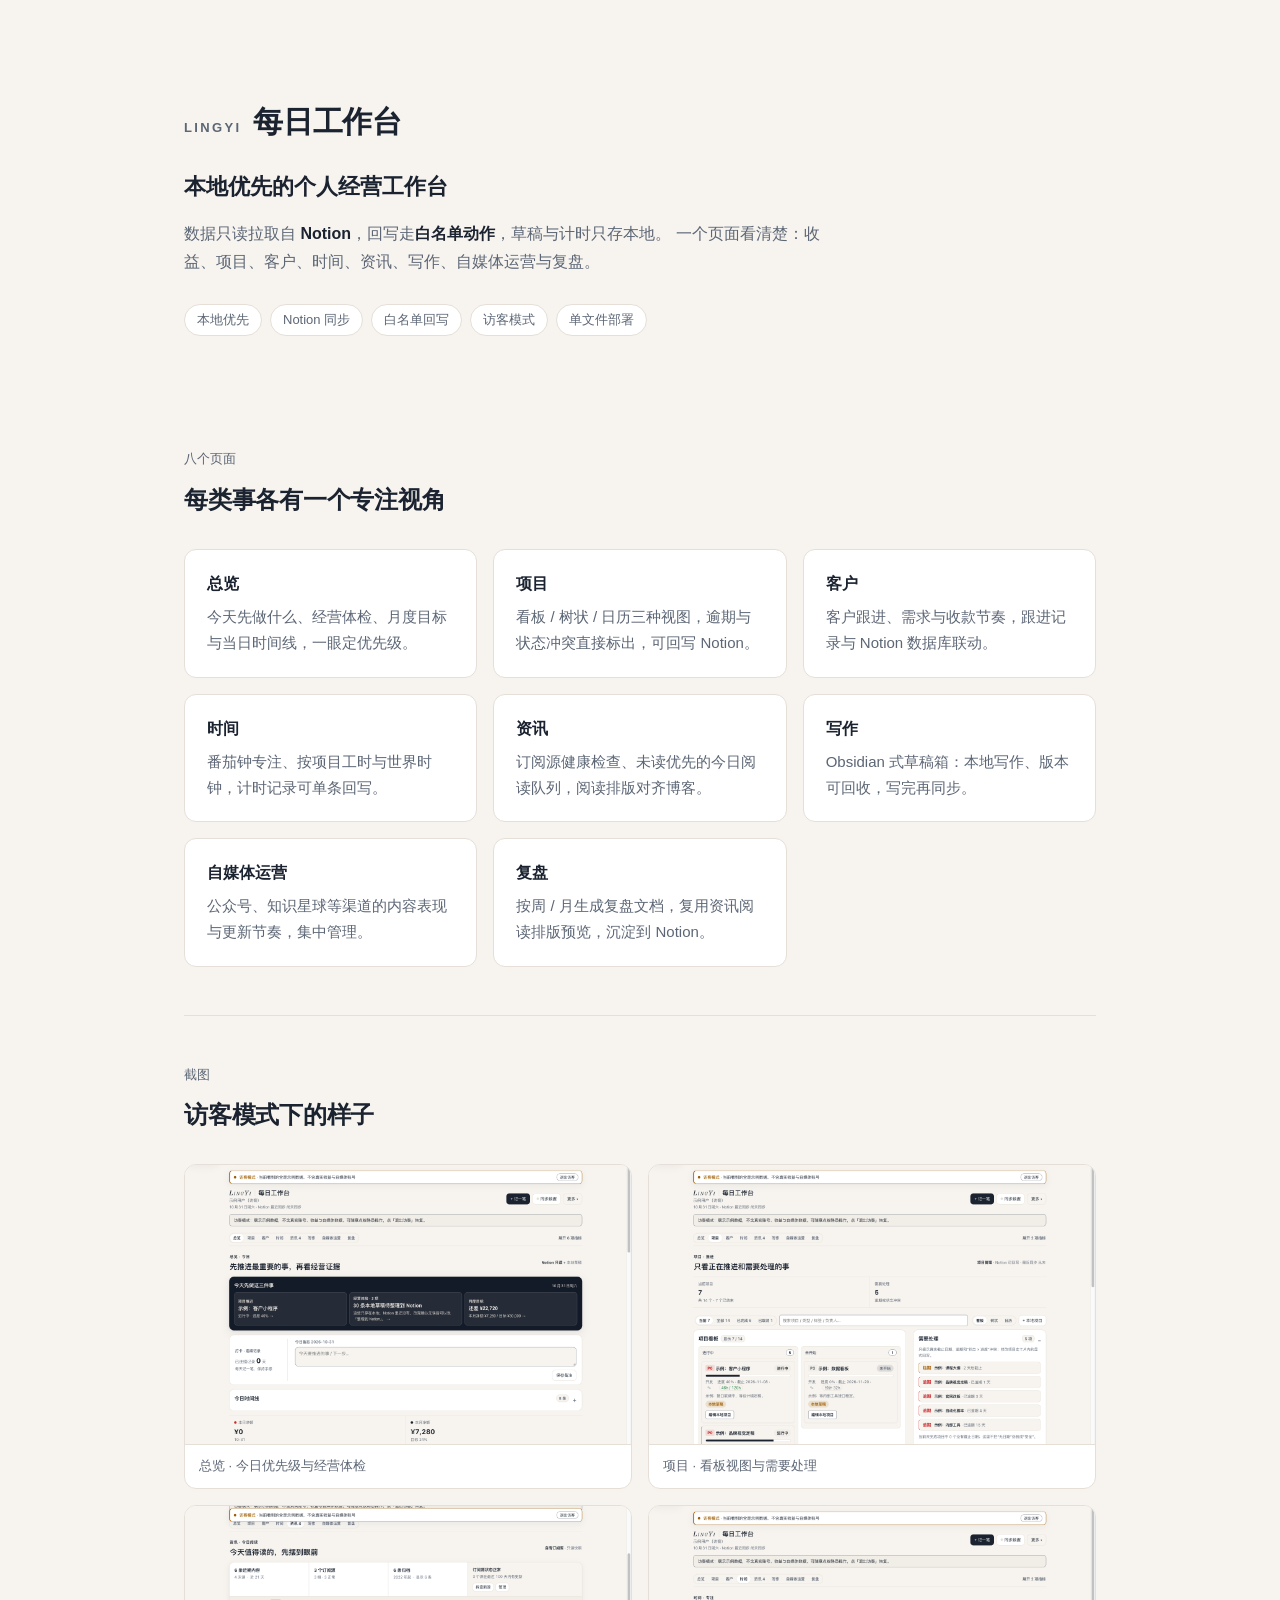
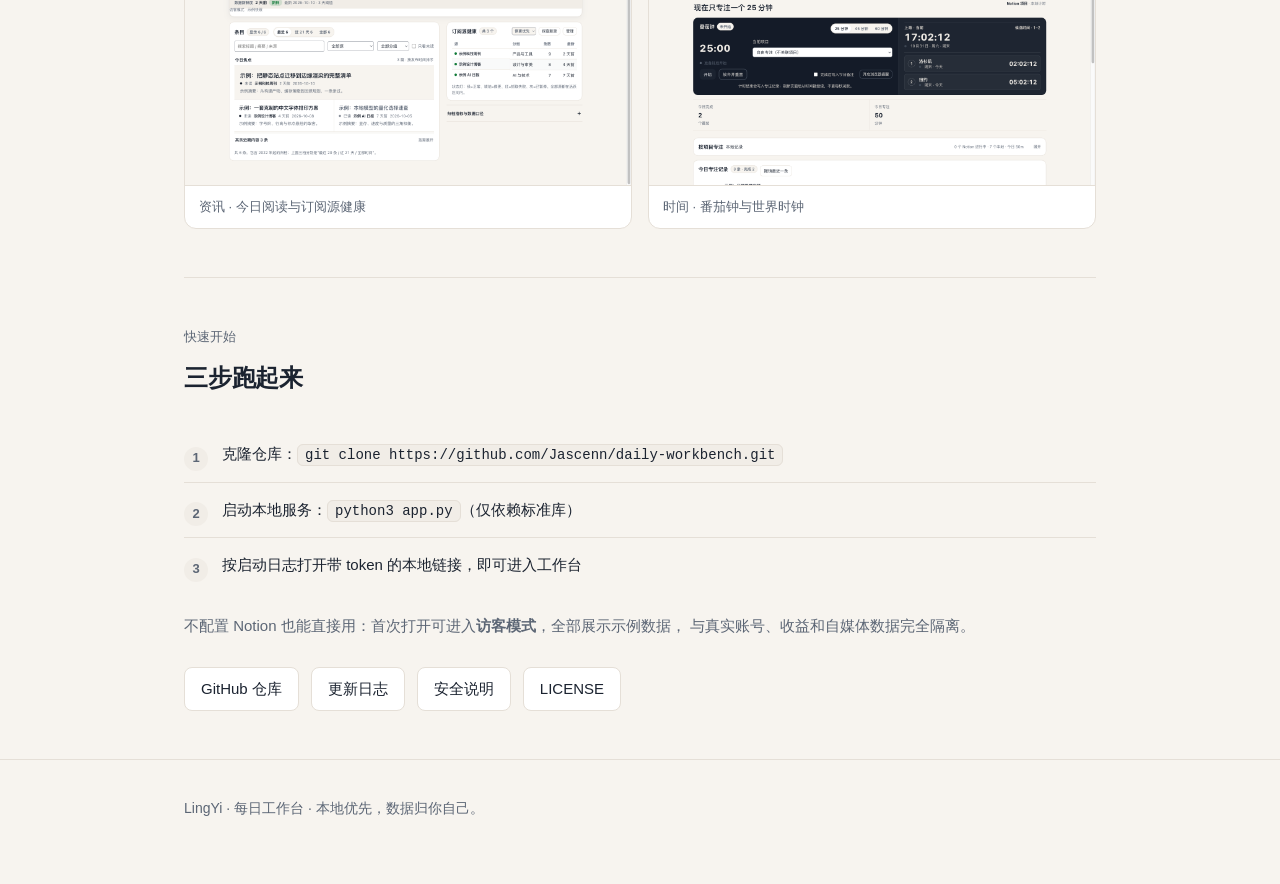
==== docs/index.html @ 0677a42a "docs: add landing page and guest-mode screenshots for GitHub Pages" ====
<!DOCTYPE html>
<html lang="zh-CN">
<head>
<meta charset="UTF-8">
<meta name="viewport" content="width=device-width, initial-scale=1.0">
<title>每日工作台 · 本地优先的个人经营工作台</title>
<meta name="description" content="本地优先的个人经营工作台：Notion 数据同步 + 白名单回写 + 本地草稿，覆盖收益、项目、客户、时间、资讯、写作、自媒体运营与复盘。">
<style>
  :root{
    --bg:#f7f4ef; --card:#ffffff; --ink:#1b2330; --muted:#5c6675;
    --line:#e5dfd7; --wash:#f1ede7; --accent:#1b2330;
    --pos:#0f7a37; --warn:#a15c00;
  }
  @media (prefers-color-scheme: dark){
    :root{
      --bg:#0f1420; --card:#161d2c; --ink:#e7ecf5; --muted:#a7b2c7;
      --line:#2d3b57; --wash:#1a2233; --accent:#e7ecf5;
    }
  }
  *{box-sizing:border-box; margin:0; padding:0;}
  html{scroll-behavior:smooth;}
  body{
    font-family:-apple-system,BlinkMacSystemFont,"PingFang SC","Hiragino Sans GB","Microsoft YaHei",sans-serif;
    background:var(--bg); color:var(--ink);
    font-size:16px; line-height:1.75;
    -webkit-font-smoothing:antialiased;
  }
  .wrap{max-width:960px; margin:0 auto; padding:0 24px;}
  header{padding:96px 0 64px;}
  .brand{display:flex; align-items:baseline; gap:12px; margin-bottom:20px;}
  .brand .logo{font-size:13px; letter-spacing:.18em; font-weight:600; color:var(--muted); text-transform:uppercase;}
  .brand h1{font-size:30px; font-weight:700; letter-spacing:-.01em;}
  .tagline{font-size:22px; font-weight:600; line-height:1.6; max-width:640px; margin-bottom:16px;}
  .sub{color:var(--muted); max-width:640px;}
  .sub strong{color:var(--ink); font-weight:600;}
  .pills{display:flex; flex-wrap:wrap; gap:8px; margin-top:28px;}
  .pill{
    font-size:13px; padding:4px 12px; border:1px solid var(--line);
    border-radius:999px; background:var(--card); color:var(--muted);
  }
  section{padding:48px 0;}
  section + section{border-top:1px solid var(--line);}
  .eyebrow{font-size:13px; color:var(--muted); margin-bottom:8px;}
  h2{font-size:24px; font-weight:700; margin-bottom:28px; letter-spacing:-.01em;}
  .grid{display:grid; grid-template-columns:repeat(auto-fill,minmax(280px,1fr)); gap:16px;}
  .feature{
    background:var(--card); border:1px solid var(--line); border-radius:12px;
    padding:20px 22px;
  }
  .feature h3{font-size:16px; font-weight:600; margin-bottom:6px;}
  .feature p{font-size:15px; color:var(--muted);}
  .shots{display:grid; grid-template-columns:1fr 1fr; gap:16px;}
  @media (max-width:720px){ .shots{grid-template-columns:1fr;} }
  figure{background:var(--card); border:1px solid var(--line); border-radius:12px; overflow:hidden;}
  figure img{width:100%; display:block;}
  figcaption{font-size:13px; color:var(--muted); padding:10px 14px; border-top:1px solid var(--line);}
  ol{padding-left:0; list-style:none; counter-reset:step;}
  ol li{
    counter-increment:step; display:flex; gap:14px; align-items:baseline;
    padding:14px 0; border-bottom:1px solid var(--line); font-size:15px;
  }
  ol li:last-child{border-bottom:none;}
  ol li::before{
    content:counter(step); flex:none; width:24px; height:24px;
    border-radius:999px; background:var(--wash); color:var(--muted);
    font-size:13px; font-weight:600; display:inline-flex;
    align-items:center; justify-content:center; transform:translateY(3px);
  }
  code{
    font-family:ui-monospace,SFMono-Regular,Menlo,monospace; font-size:14px;
    background:var(--wash); border:1px solid var(--line); border-radius:6px;
    padding:2px 7px; white-space:nowrap;
  }
  .note{font-size:15px; color:var(--muted); margin-top:20px;}
  .links{display:flex; flex-wrap:wrap; gap:12px; margin-top:28px;}
  .links a{
    font-size:15px; color:var(--ink); text-decoration:none;
    border:1px solid var(--line); background:var(--card);
    border-radius:8px; padding:8px 16px; transition:background .15s;
  }
  .links a:hover{background:var(--wash);}
  footer{border-top:1px solid var(--line); padding:36px 0 64px; color:var(--muted); font-size:14px;}
  footer a{color:var(--muted);}
</style>
</head>
<body>
<div class="wrap">
  <header>
    <div class="brand"><span class="logo">LingYi</span><h1>每日工作台</h1></div>
    <p class="tagline">本地优先的个人经营工作台</p>
    <p class="sub">
      数据只读拉取自 <strong>Notion</strong>，回写走<strong>白名单动作</strong>，草稿与计时只存本地。
      一个页面看清楚：收益、项目、客户、时间、资讯、写作、自媒体运营与复盘。
    </p>
    <div class="pills">
      <span class="pill">本地优先</span>
      <span class="pill">Notion 同步</span>
      <span class="pill">白名单回写</span>
      <span class="pill">访客模式</span>
      <span class="pill">单文件部署</span>
    </div>
  </header>

  <section id="features">
    <p class="eyebrow">八个页面</p>
    <h2>每类事各有一个专注视角</h2>
    <div class="grid">
      <div class="feature"><h3>总览</h3><p>今天先做什么、经营体检、月度目标与当日时间线，一眼定优先级。</p></div>
      <div class="feature"><h3>项目</h3><p>看板 / 树状 / 日历三种视图，逾期与状态冲突直接标出，可回写 Notion。</p></div>
      <div class="feature"><h3>客户</h3><p>客户跟进、需求与收款节奏，跟进记录与 Notion 数据库联动。</p></div>
      <div class="feature"><h3>时间</h3><p>番茄钟专注、按项目工时与世界时钟，计时记录可单条回写。</p></div>
      <div class="feature"><h3>资讯</h3><p>订阅源健康检查、未读优先的今日阅读队列，阅读排版对齐博客。</p></div>
      <div class="feature"><h3>写作</h3><p>Obsidian 式草稿箱：本地写作、版本可回收，写完再同步。</p></div>
      <div class="feature"><h3>自媒体运营</h3><p>公众号、知识星球等渠道的内容表现与更新节奏，集中管理。</p></div>
      <div class="feature"><h3>复盘</h3><p>按周 / 月生成复盘文档，复用资讯阅读排版预览，沉淀到 Notion。</p></div>
    </div>
  </section>

  <section id="screenshots">
    <p class="eyebrow">截图</p>
    <h2>访客模式下的样子</h2>
    <div class="shots">
      <figure><img src="screenshots/overview.png" alt="总览页截图" loading="lazy"><figcaption>总览 · 今日优先级与经营体检</figcaption></figure>
      <figure><img src="screenshots/projects.png" alt="项目页截图" loading="lazy"><figcaption>项目 · 看板视图与需要处理</figcaption></figure>
      <figure><img src="screenshots/news.png" alt="资讯页截图" loading="lazy"><figcaption>资讯 · 今日阅读与订阅源健康</figcaption></figure>
      <figure><img src="screenshots/time.png" alt="时间页截图" loading="lazy"><figcaption>时间 · 番茄钟与世界时钟</figcaption></figure>
    </div>
  </section>

  <section id="quickstart">
    <p class="eyebrow">快速开始</p>
    <h2>三步跑起来</h2>
    <ol>
      <li><span>克隆仓库：<code>git clone https://github.com/Jascenn/daily-workbench.git</code></span></li>
      <li><span>启动本地服务：<code>python3 app.py</code>（仅依赖标准库）</span></li>
      <li><span>按启动日志打开带 token 的本地链接，即可进入工作台</span></li>
    </ol>
    <p class="note">
      不配置 Notion 也能直接用：首次打开可进入<strong>访客模式</strong>，全部展示示例数据，
      与真实账号、收益和自媒体数据完全隔离。
    </p>
    <div class="links">
      <a href="https://github.com/Jascenn/daily-workbench">GitHub 仓库</a>
      <a href="https://github.com/Jascenn/daily-workbench/blob/main/CHANGELOG.md">更新日志</a>
      <a href="https://github.com/Jascenn/daily-workbench/blob/main/SECURITY.md">安全说明</a>
      <a href="https://github.com/Jascenn/daily-workbench/blob/main/LICENSE">LICENSE</a>
    </div>
  </section>
</div>
<footer>
  <div class="wrap">LingYi · 每日工作台 · 本地优先，数据归你自己。</div>
</footer>
</body>
</html>
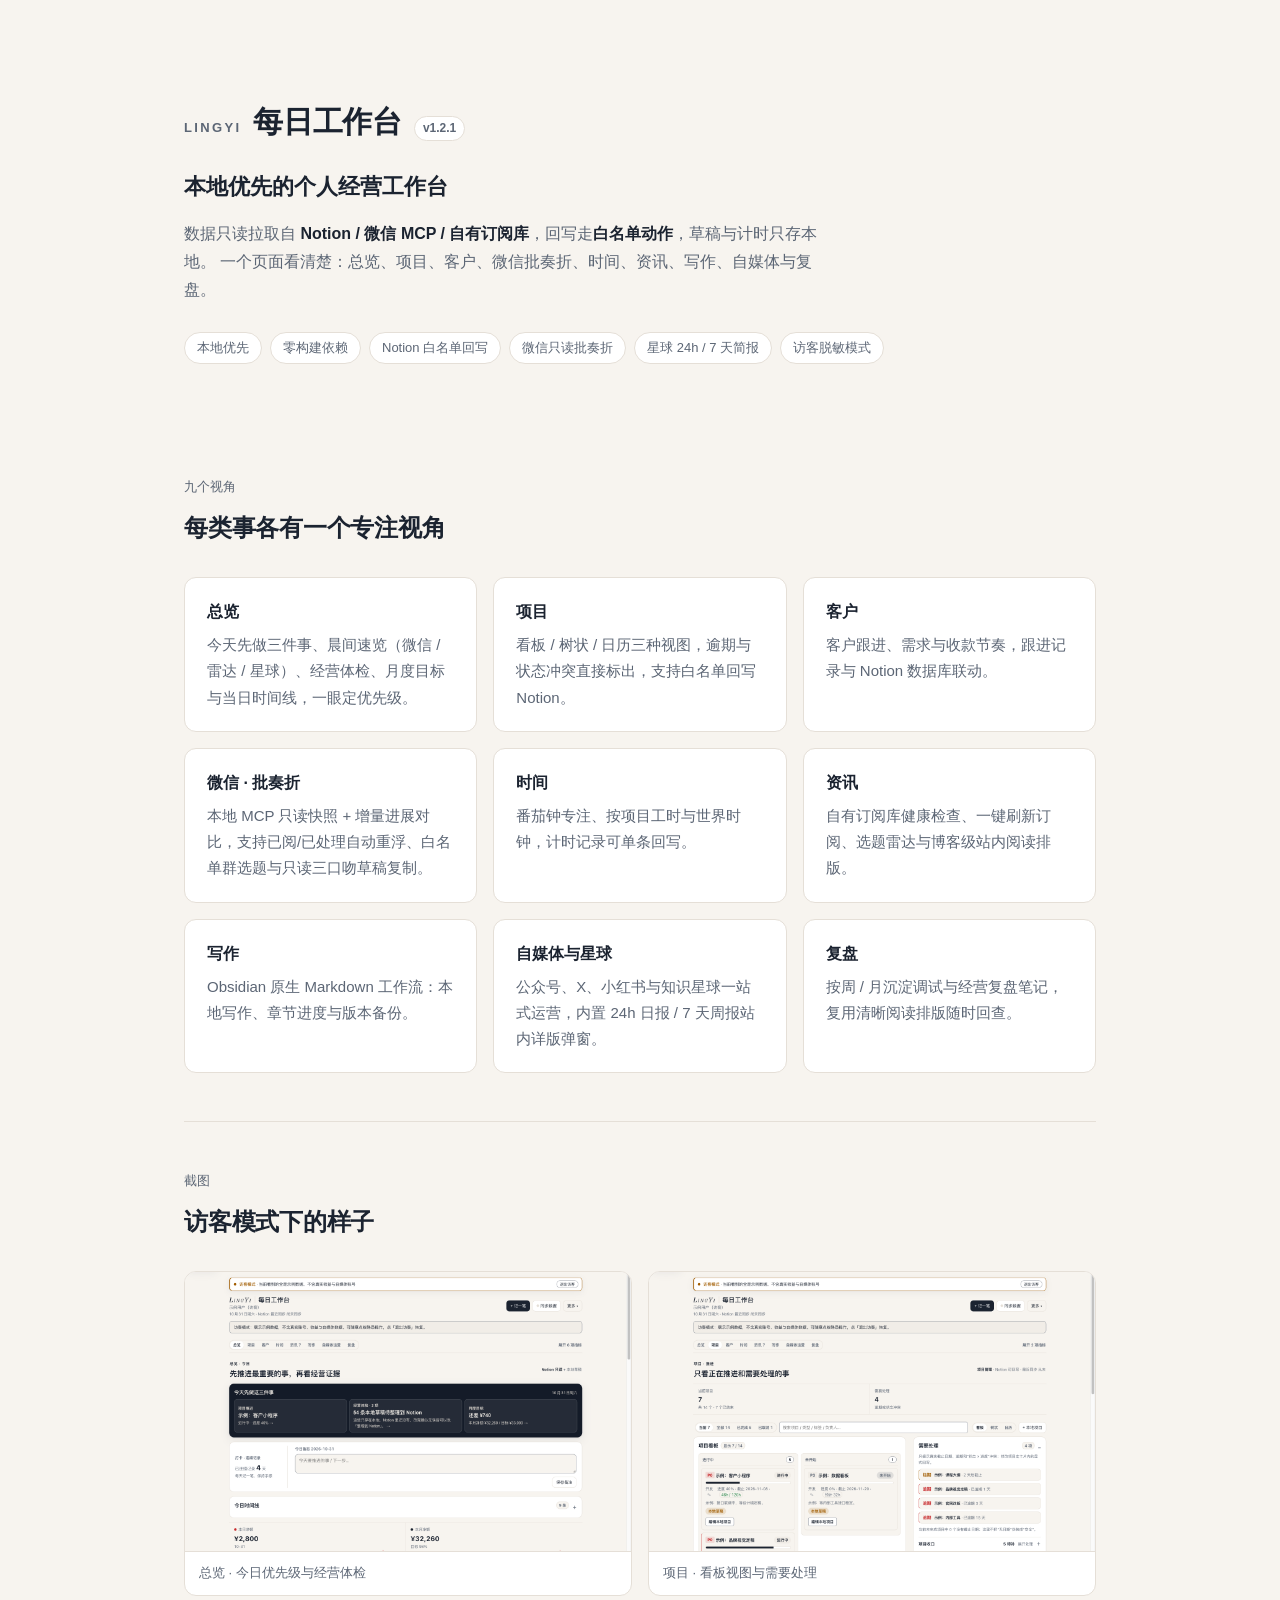
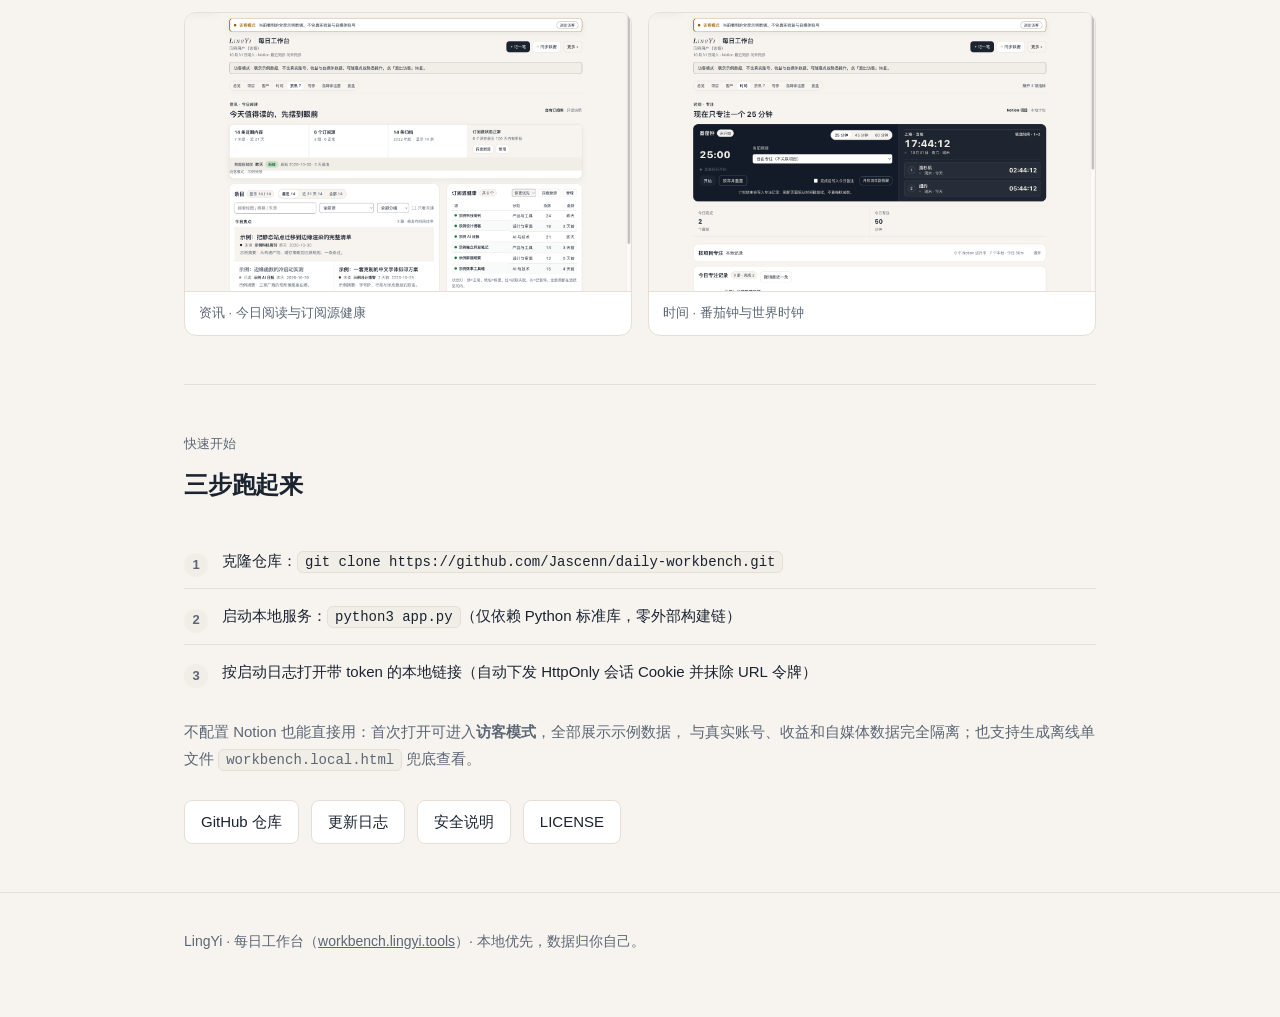
==== commit c720c2d1: "docs(site): 绑定自定义域名 workbench.lingyi.tools 并更新官网至 v1.2.1" ====
--- a/docs/index.html
+++ b/docs/index.html
@@ -4,7 +4,8 @@
 <meta charset="UTF-8">
 <meta name="viewport" content="width=device-width, initial-scale=1.0">
 <title>每日工作台 · 本地优先的个人经营工作台</title>
-<meta name="description" content="本地优先的个人经营工作台：Notion 数据同步 + 白名单回写 + 本地草稿，覆盖收益、项目、客户、时间、资讯、写作、自媒体运营与复盘。">
+<meta name="description" content="本地优先的个人经营工作台：Notion 数据同步 + 白名单回写 + 微信只读批奏折 + 知识星球简报，覆盖收益、项目、客户、微信、时间、资讯、写作、自媒体运营与复盘。">
+<link rel="canonical" href="https://workbench.lingyi.tools/">
 <style>
   :root{
     --bg:#f7f4ef; --card:#ffffff; --ink:#1b2330; --muted:#5c6675;
@@ -27,11 +28,12 @@
   }
   .wrap{max-width:960px; margin:0 auto; padding:0 24px;}
   header{padding:96px 0 64px;}
-  .brand{display:flex; align-items:baseline; gap:12px; margin-bottom:20px;}
+  .brand{display:flex; align-items:baseline; gap:12px; margin-bottom:20px; flex-wrap:wrap;}
   .brand .logo{font-size:13px; letter-spacing:.18em; font-weight:600; color:var(--muted); text-transform:uppercase;}
   .brand h1{font-size:30px; font-weight:700; letter-spacing:-.01em;}
-  .tagline{font-size:22px; font-weight:600; line-height:1.6; max-width:640px; margin-bottom:16px;}
-  .sub{color:var(--muted); max-width:640px;}
+  .brand .ver{font-size:12px; font-weight:600; color:var(--muted); border:1px solid var(--line); background:var(--card); padding:1px 8px; border-radius:999px;}
+  .tagline{font-size:22px; font-weight:600; line-height:1.6; max-width:660px; margin-bottom:16px;}
+  .sub{color:var(--muted); max-width:660px;}
   .sub strong{color:var(--ink); font-weight:600;}
   .pills{display:flex; flex-wrap:wrap; gap:8px; margin-top:28px;}
   .pill{
@@ -86,33 +88,35 @@
 <body>
 <div class="wrap">
   <header>
-    <div class="brand"><span class="logo">LingYi</span><h1>每日工作台</h1></div>
+    <div class="brand"><span class="logo">LingYi</span><h1>每日工作台</h1><span class="ver">v1.2.1</span></div>
     <p class="tagline">本地优先的个人经营工作台</p>
     <p class="sub">
-      数据只读拉取自 <strong>Notion</strong>，回写走<strong>白名单动作</strong>，草稿与计时只存本地。
-      一个页面看清楚：收益、项目、客户、时间、资讯、写作、自媒体运营与复盘。
+      数据只读拉取自 <strong>Notion / 微信 MCP / 自有订阅库</strong>，回写走<strong>白名单动作</strong>，草稿与计时只存本地。
+      一个页面看清楚：总览、项目、客户、微信批奏折、时间、资讯、写作、自媒体与复盘。
     </p>
     <div class="pills">
       <span class="pill">本地优先</span>
-      <span class="pill">Notion 同步</span>
-      <span class="pill">白名单回写</span>
-      <span class="pill">访客模式</span>
-      <span class="pill">单文件部署</span>
+      <span class="pill">零构建依赖</span>
+      <span class="pill">Notion 白名单回写</span>
+      <span class="pill">微信只读批奏折</span>
+      <span class="pill">星球 24h / 7 天简报</span>
+      <span class="pill">访客脱敏模式</span>
     </div>
   </header>
 
   <section id="features">
-    <p class="eyebrow">八个页面</p>
+    <p class="eyebrow">九个视角</p>
     <h2>每类事各有一个专注视角</h2>
     <div class="grid">
-      <div class="feature"><h3>总览</h3><p>今天先做什么、经营体检、月度目标与当日时间线，一眼定优先级。</p></div>
-      <div class="feature"><h3>项目</h3><p>看板 / 树状 / 日历三种视图，逾期与状态冲突直接标出，可回写 Notion。</p></div>
+      <div class="feature"><h3>总览</h3><p>今天先做三件事、晨间速览（微信 / 雷达 / 星球）、经营体检、月度目标与当日时间线，一眼定优先级。</p></div>
+      <div class="feature"><h3>项目</h3><p>看板 / 树状 / 日历三种视图，逾期与状态冲突直接标出，支持白名单回写 Notion。</p></div>
       <div class="feature"><h3>客户</h3><p>客户跟进、需求与收款节奏，跟进记录与 Notion 数据库联动。</p></div>
+      <div class="feature"><h3>微信 · 批奏折</h3><p>本地 MCP 只读快照 + 增量进展对比，支持已阅/已处理自动重浮、白名单群选题与只读三口吻草稿复制。</p></div>
       <div class="feature"><h3>时间</h3><p>番茄钟专注、按项目工时与世界时钟，计时记录可单条回写。</p></div>
-      <div class="feature"><h3>资讯</h3><p>订阅源健康检查、未读优先的今日阅读队列，阅读排版对齐博客。</p></div>
-      <div class="feature"><h3>写作</h3><p>Obsidian 式草稿箱：本地写作、版本可回收，写完再同步。</p></div>
-      <div class="feature"><h3>自媒体运营</h3><p>公众号、知识星球等渠道的内容表现与更新节奏，集中管理。</p></div>
-      <div class="feature"><h3>复盘</h3><p>按周 / 月生成复盘文档，复用资讯阅读排版预览，沉淀到 Notion。</p></div>
+      <div class="feature"><h3>资讯</h3><p>自有订阅库健康检查、一键刷新订阅、选题雷达与博客级站内阅读排版。</p></div>
+      <div class="feature"><h3>写作</h3><p>Obsidian 原生 Markdown 工作流：本地写作、章节进度与版本备份。</p></div>
+      <div class="feature"><h3>自媒体与星球</h3><p>公众号、X、小红书与知识星球一站式运营，内置 24h 日报 / 7 天周报站内详版弹窗。</p></div>
+      <div class="feature"><h3>复盘</h3><p>按周 / 月沉淀调试与经营复盘笔记，复用清晰阅读排版随时回查。</p></div>
     </div>
   </section>
 
@@ -132,12 +136,12 @@
     <h2>三步跑起来</h2>
     <ol>
       <li><span>克隆仓库：<code>git clone https://github.com/Jascenn/daily-workbench.git</code></span></li>
-      <li><span>启动本地服务：<code>python3 app.py</code>（仅依赖标准库）</span></li>
-      <li><span>按启动日志打开带 token 的本地链接，即可进入工作台</span></li>
+      <li><span>启动本地服务：<code>python3 app.py</code>（仅依赖 Python 标准库，零外部构建链）</span></li>
+      <li><span>按启动日志打开带 token 的本地链接（自动下发 HttpOnly 会话 Cookie 并抹除 URL 令牌）</span></li>
     </ol>
     <p class="note">
       不配置 Notion 也能直接用：首次打开可进入<strong>访客模式</strong>，全部展示示例数据，
-      与真实账号、收益和自媒体数据完全隔离。
+      与真实账号、收益和自媒体数据完全隔离；也支持生成离线单文件 <code>workbench.local.html</code> 兜底查看。
     </p>
     <div class="links">
       <a href="https://github.com/Jascenn/daily-workbench">GitHub 仓库</a>
@@ -148,7 +152,7 @@
   </section>
 </div>
 <footer>
-  <div class="wrap">LingYi · 每日工作台 · 本地优先，数据归你自己。</div>
+  <div class="wrap">LingYi · 每日工作台（<a href="https://workbench.lingyi.tools/">workbench.lingyi.tools</a>）· 本地优先，数据归你自己。</div>
 </footer>
 </body>
 </html>
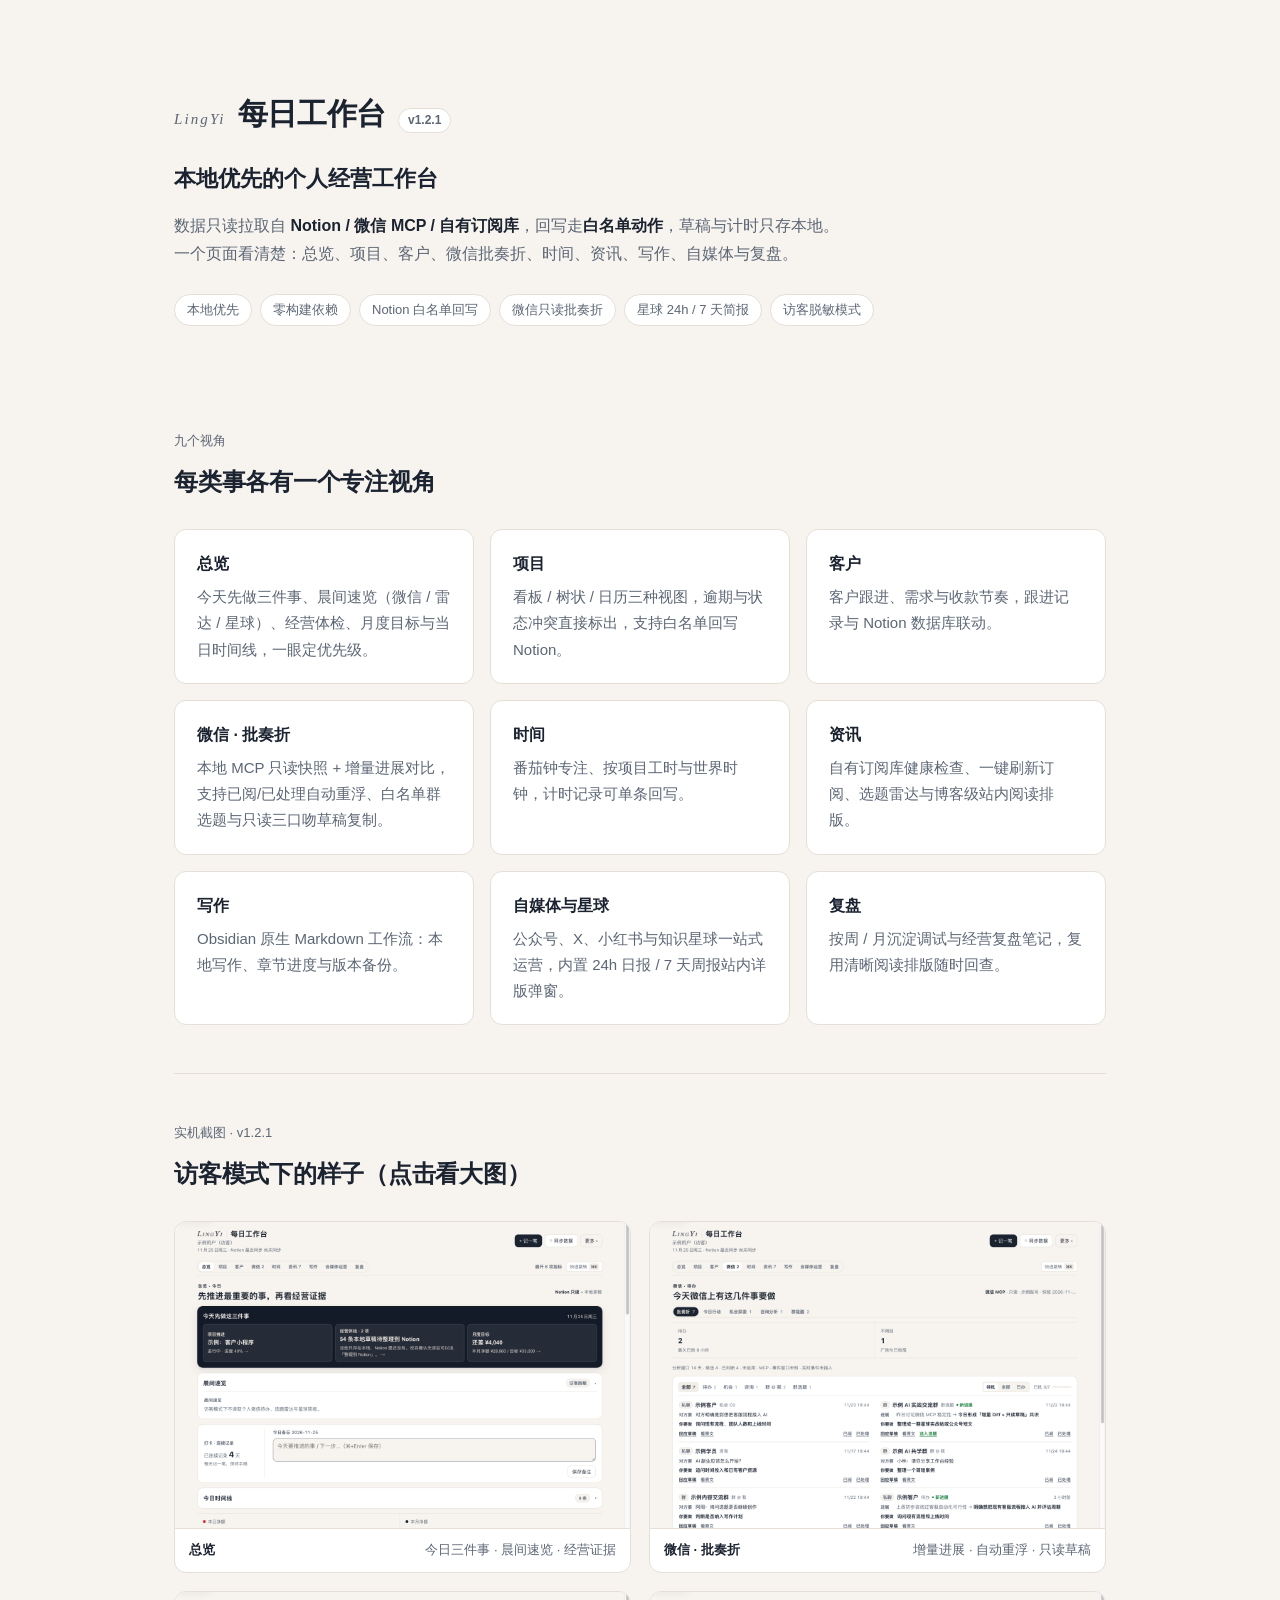
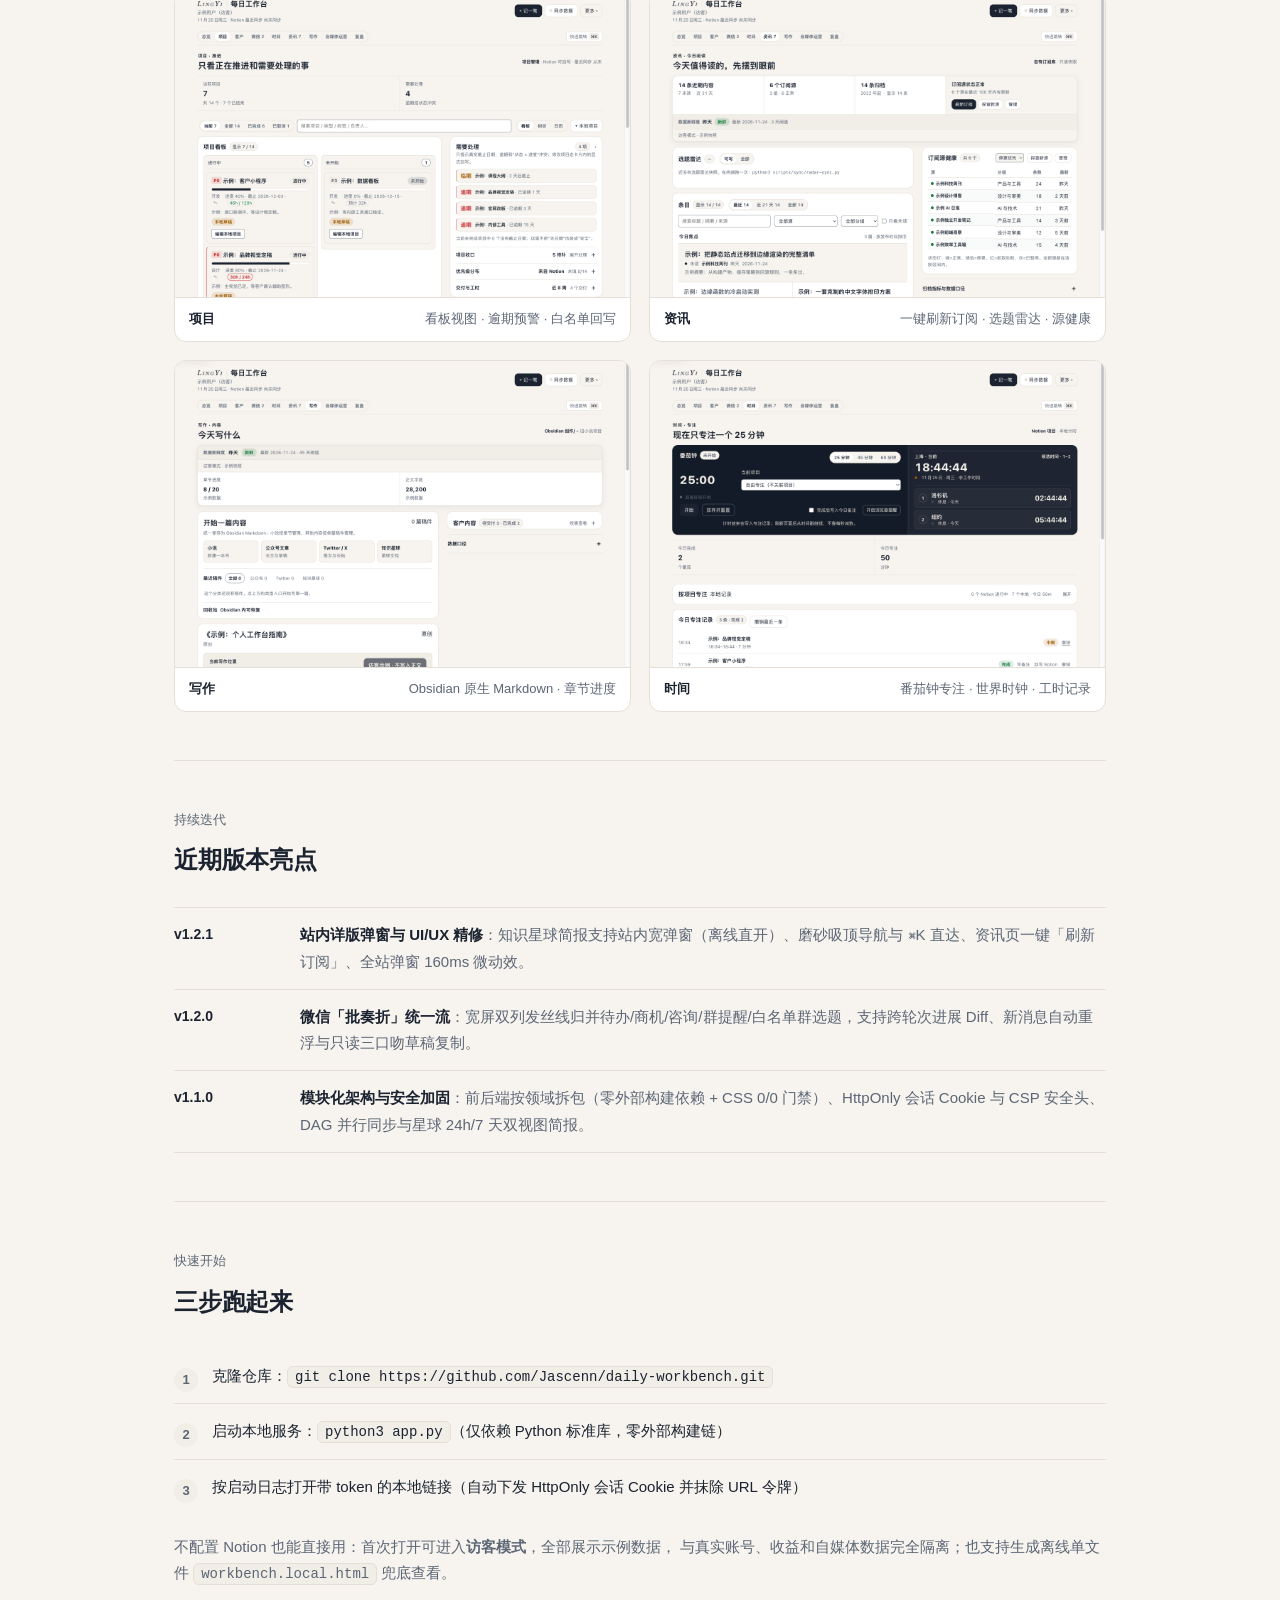
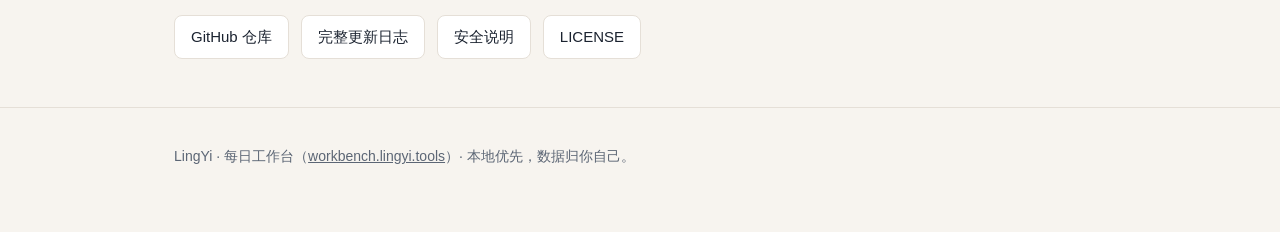
==== commit e5d4e6c3: "docs(site): 更新 v1.2.1 访客态 6 张新截图与版本亮点" ====
--- a/docs/index.html
+++ b/docs/index.html
@@ -26,16 +26,16 @@
     font-size:16px; line-height:1.75;
     -webkit-font-smoothing:antialiased;
   }
-  .wrap{max-width:960px; margin:0 auto; padding:0 24px;}
-  header{padding:96px 0 64px;}
+  .wrap{max-width:980px; margin:0 auto; padding:0 24px;}
+  header{padding:88px 0 56px;}
   .brand{display:flex; align-items:baseline; gap:12px; margin-bottom:20px; flex-wrap:wrap;}
-  .brand .logo{font-size:13px; letter-spacing:.18em; font-weight:600; color:var(--muted); text-transform:uppercase;}
+  .brand .logo{font-family:Georgia,"Times New Roman",serif; font-style:italic; font-size:15px; letter-spacing:.14em; color:var(--muted);}
   .brand h1{font-size:30px; font-weight:700; letter-spacing:-.01em;}
-  .brand .ver{font-size:12px; font-weight:600; color:var(--muted); border:1px solid var(--line); background:var(--card); padding:1px 8px; border-radius:999px;}
-  .tagline{font-size:22px; font-weight:600; line-height:1.6; max-width:660px; margin-bottom:16px;}
-  .sub{color:var(--muted); max-width:660px;}
+  .brand .ver{font-size:12px; font-weight:600; color:var(--muted); border:1px solid var(--line); background:var(--card); padding:1px 9px; border-radius:999px;}
+  .tagline{font-size:22px; font-weight:600; line-height:1.6; max-width:680px; margin-bottom:16px;}
+  .sub{color:var(--muted); max-width:680px;}
   .sub strong{color:var(--ink); font-weight:600;}
-  .pills{display:flex; flex-wrap:wrap; gap:8px; margin-top:28px;}
+  .pills{display:flex; flex-wrap:wrap; gap:8px; margin-top:26px;}
   .pill{
     font-size:13px; padding:4px 12px; border:1px solid var(--line);
     border-radius:999px; background:var(--card); color:var(--muted);
@@ -43,7 +43,7 @@
   section{padding:48px 0;}
   section + section{border-top:1px solid var(--line);}
   .eyebrow{font-size:13px; color:var(--muted); margin-bottom:8px;}
-  h2{font-size:24px; font-weight:700; margin-bottom:28px; letter-spacing:-.01em;}
+  h2{font-size:24px; font-weight:700; margin-bottom:26px; letter-spacing:-.01em;}
   .grid{display:grid; grid-template-columns:repeat(auto-fill,minmax(280px,1fr)); gap:16px;}
   .feature{
     background:var(--card); border:1px solid var(--line); border-radius:12px;
@@ -51,11 +51,20 @@
   }
   .feature h3{font-size:16px; font-weight:600; margin-bottom:6px;}
   .feature p{font-size:15px; color:var(--muted);}
-  .shots{display:grid; grid-template-columns:1fr 1fr; gap:16px;}
-  @media (max-width:720px){ .shots{grid-template-columns:1fr;} }
-  figure{background:var(--card); border:1px solid var(--line); border-radius:12px; overflow:hidden;}
+  .shots{display:grid; grid-template-columns:1fr 1fr; gap:18px;}
+  @media (max-width:760px){ .shots{grid-template-columns:1fr;} }
+  figure{background:var(--card); border:1px solid var(--line); border-radius:12px; overflow:hidden; transition:border-color .15s;}
+  figure:hover{border-color:var(--muted);}
+  figure a{display:block; text-decoration:none; color:inherit;}
   figure img{width:100%; display:block;}
-  figcaption{font-size:13px; color:var(--muted); padding:10px 14px; border-top:1px solid var(--line);}
+  figcaption{font-size:13px; color:var(--muted); padding:10px 14px; border-top:1px solid var(--line); display:flex; justify-content:space-between; gap:8px;}
+  figcaption b{color:var(--ink); font-weight:600;}
+  .changelog-list{display:flex; flex-direction:column; border-top:1px solid var(--line);}
+  .cl-row{display:grid; grid-template-columns:110px 1fr; gap:16px; padding:14px 0; border-bottom:1px solid var(--line); font-size:15px;}
+  @media (max-width:600px){ .cl-row{grid-template-columns:1fr; gap:4px;} }
+  .cl-ver{font-weight:700; color:var(--ink); font-size:14px;}
+  .cl-desc{color:var(--muted);}
+  .cl-desc strong{color:var(--ink); font-weight:600;}
   ol{padding-left:0; list-style:none; counter-reset:step;}
   ol li{
     counter-increment:step; display:flex; gap:14px; align-items:baseline;
@@ -121,13 +130,25 @@
   </section>
 
   <section id="screenshots">
-    <p class="eyebrow">截图</p>
-    <h2>访客模式下的样子</h2>
+    <p class="eyebrow">实机截图 · v1.2.1</p>
+    <h2>访客模式下的样子（点击看大图）</h2>
     <div class="shots">
-      <figure><img src="screenshots/overview.png" alt="总览页截图" loading="lazy"><figcaption>总览 · 今日优先级与经营体检</figcaption></figure>
-      <figure><img src="screenshots/projects.png" alt="项目页截图" loading="lazy"><figcaption>项目 · 看板视图与需要处理</figcaption></figure>
-      <figure><img src="screenshots/news.png" alt="资讯页截图" loading="lazy"><figcaption>资讯 · 今日阅读与订阅源健康</figcaption></figure>
-      <figure><img src="screenshots/time.png" alt="时间页截图" loading="lazy"><figcaption>时间 · 番茄钟与世界时钟</figcaption></figure>
+      <figure><a href="screenshots/overview.png" target="_blank" rel="noopener"><img src="screenshots/overview.png" alt="总览页截图" loading="lazy"><figcaption><b>总览</b><span>今日三件事 · 晨间速览 · 经营证据</span></figcaption></a></figure>
+      <figure><a href="screenshots/wechat.png" target="_blank" rel="noopener"><img src="screenshots/wechat.png" alt="微信批奏折截图" loading="lazy"><figcaption><b>微信 · 批奏折</b><span>增量进展 · 自动重浮 · 只读草稿</span></figcaption></a></figure>
+      <figure><a href="screenshots/projects.png" target="_blank" rel="noopener"><img src="screenshots/projects.png" alt="项目页截图" loading="lazy"><figcaption><b>项目</b><span>看板视图 · 逾期预警 · 白名单回写</span></figcaption></a></figure>
+      <figure><a href="screenshots/news.png" target="_blank" rel="noopener"><img src="screenshots/news.png" alt="资讯页截图" loading="lazy"><figcaption><b>资讯</b><span>一键刷新订阅 · 选题雷达 · 源健康</span></figcaption></a></figure>
+      <figure><a href="screenshots/writing.png" target="_blank" rel="noopener"><img src="screenshots/writing.png" alt="写作页截图" loading="lazy"><figcaption><b>写作</b><span>Obsidian 原生 Markdown · 章节进度</span></figcaption></a></figure>
+      <figure><a href="screenshots/time.png" target="_blank" rel="noopener"><img src="screenshots/time.png" alt="时间页截图" loading="lazy"><figcaption><b>时间</b><span>番茄钟专注 · 世界时钟 · 工时记录</span></figcaption></a></figure>
+    </div>
+  </section>
+
+  <section id="releases">
+    <p class="eyebrow">持续迭代</p>
+    <h2>近期版本亮点</h2>
+    <div class="changelog-list">
+      <div class="cl-row"><div class="cl-ver">v1.2.1</div><div class="cl-desc"><strong>站内详版弹窗与 UI/UX 精修</strong>：知识星球简报支持站内宽弹窗（离线直开）、磨砂吸顶导航与 ⌘K 直达、资讯页一键「刷新订阅」、全站弹窗 160ms 微动效。</div></div>
+      <div class="cl-row"><div class="cl-ver">v1.2.0</div><div class="cl-desc"><strong>微信「批奏折」统一流</strong>：宽屏双列发丝线归并待办/商机/咨询/群提醒/白名单群选题，支持跨轮次进展 Diff、新消息自动重浮与只读三口吻草稿复制。</div></div>
+      <div class="cl-row"><div class="cl-ver">v1.1.0</div><div class="cl-desc"><strong>模块化架构与安全加固</strong>：前后端按领域拆包（零外部构建依赖 + CSS 0/0 门禁）、HttpOnly 会话 Cookie 与 CSP 安全头、DAG 并行同步与星球 24h/7 天双视图简报。</div></div>
     </div>
   </section>
 
@@ -145,7 +166,7 @@
     </p>
     <div class="links">
       <a href="https://github.com/Jascenn/daily-workbench">GitHub 仓库</a>
-      <a href="https://github.com/Jascenn/daily-workbench/blob/main/CHANGELOG.md">更新日志</a>
+      <a href="https://github.com/Jascenn/daily-workbench/blob/main/CHANGELOG.md">完整更新日志</a>
       <a href="https://github.com/Jascenn/daily-workbench/blob/main/SECURITY.md">安全说明</a>
       <a href="https://github.com/Jascenn/daily-workbench/blob/main/LICENSE">LICENSE</a>
     </div>
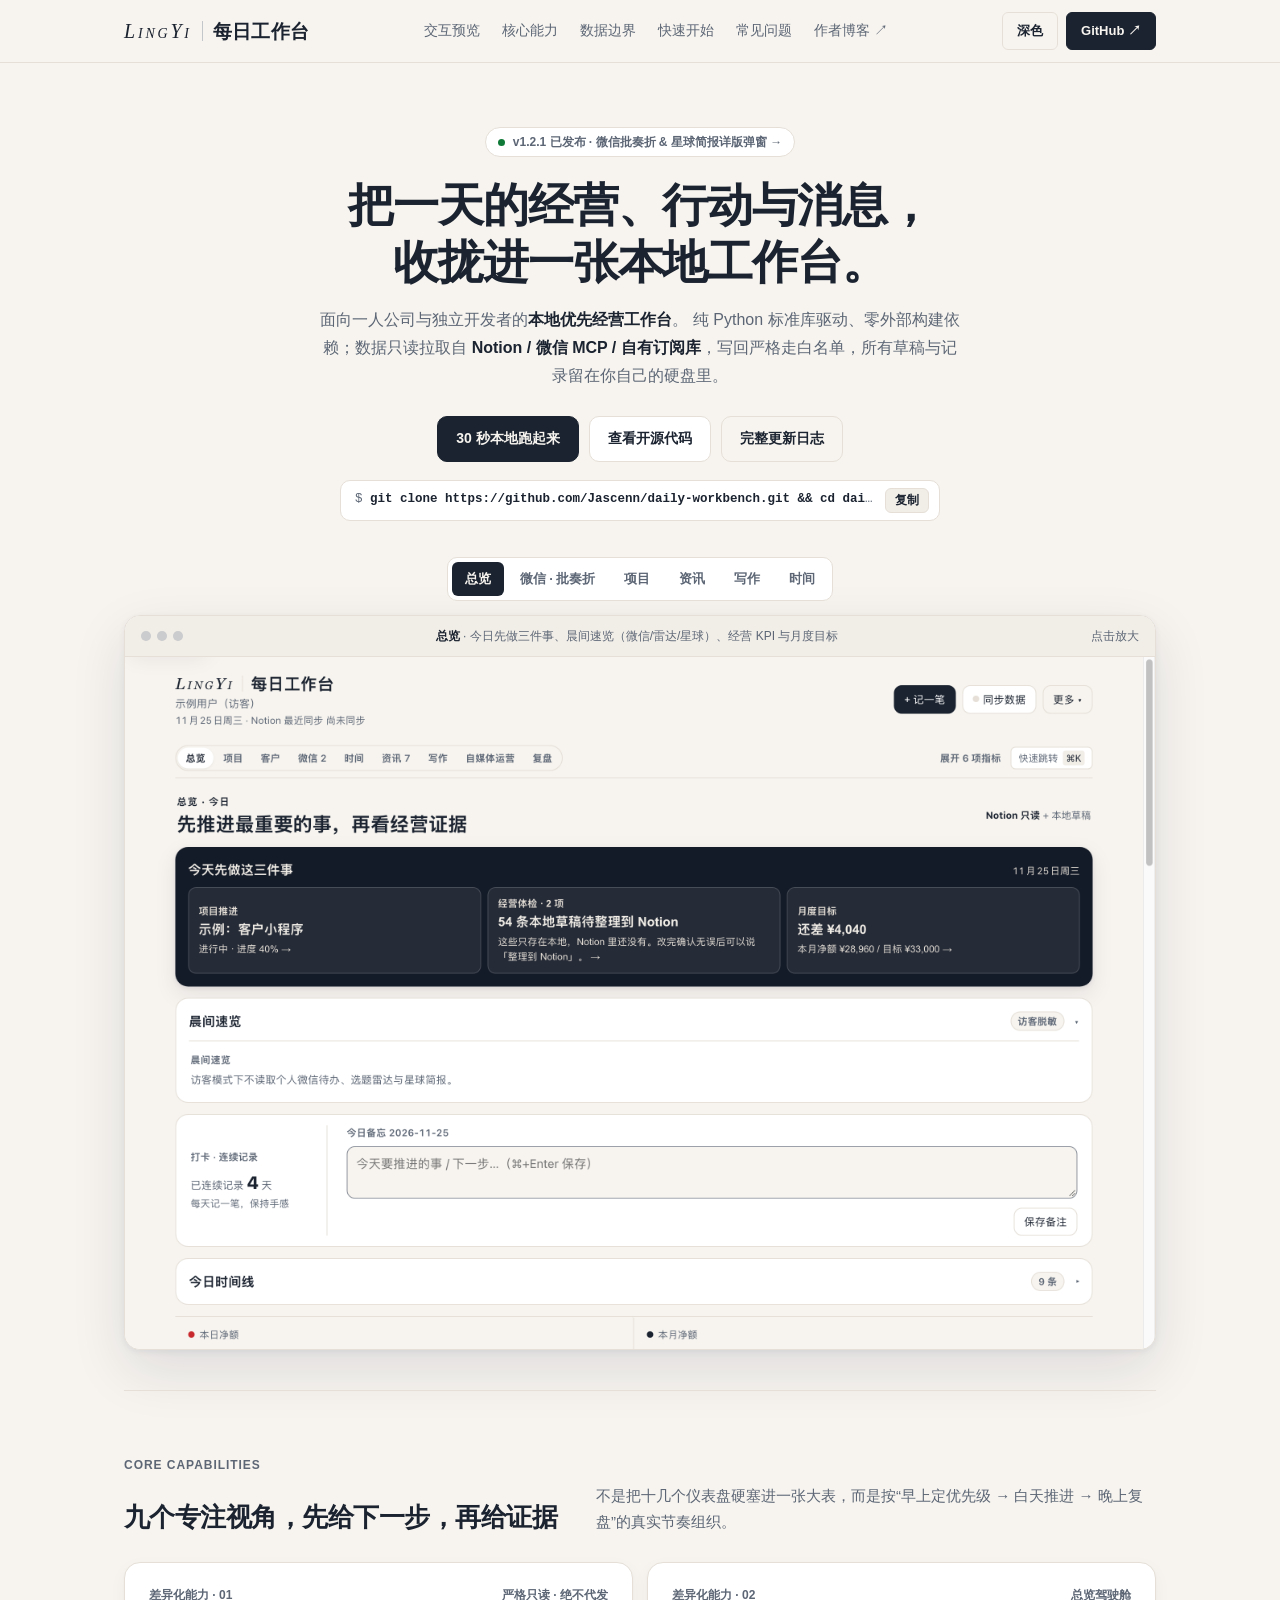
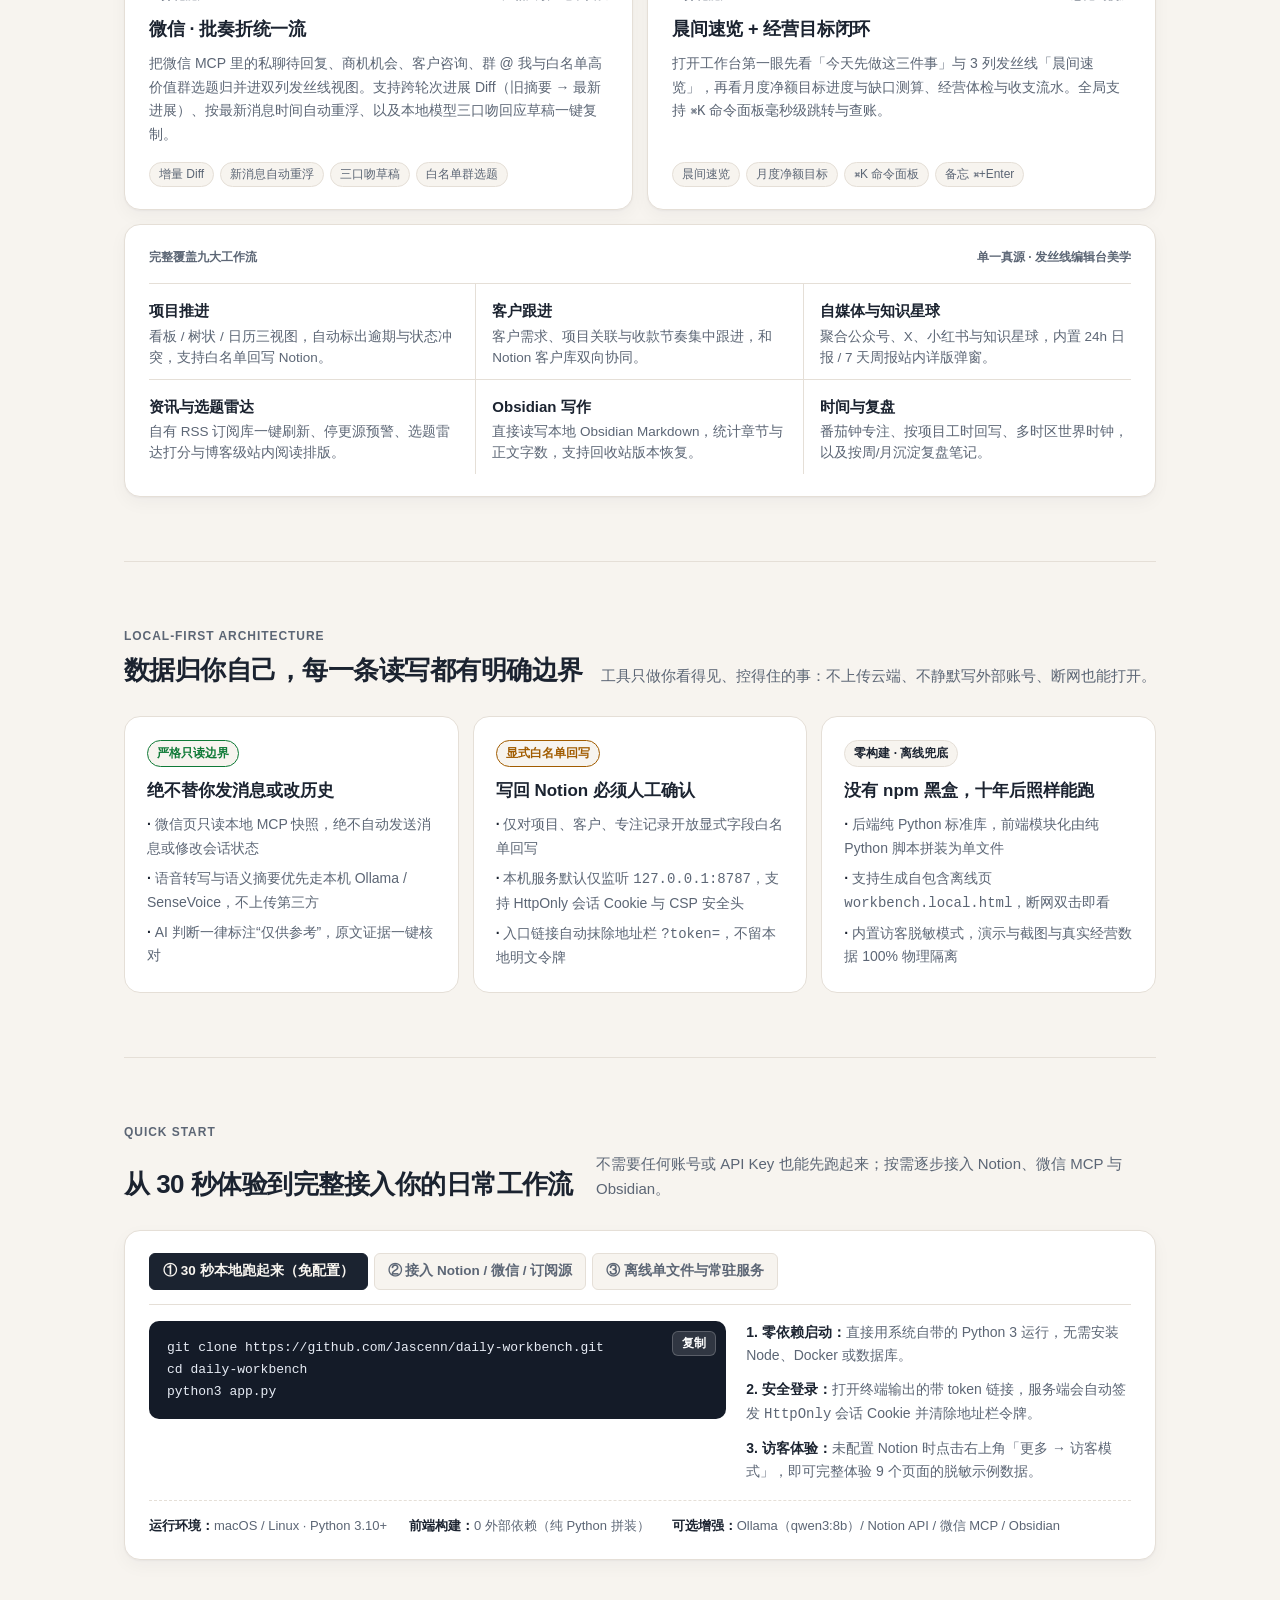
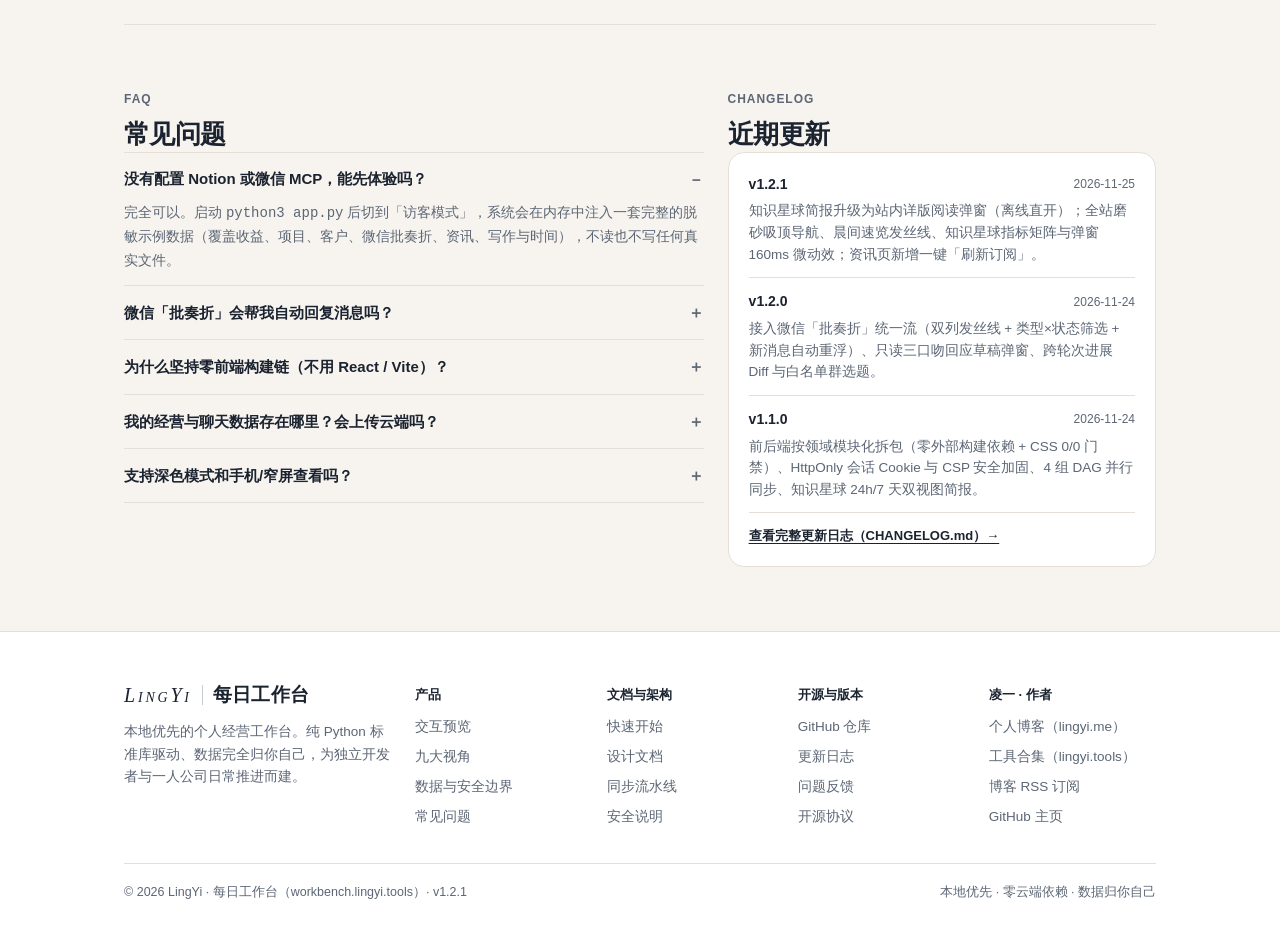
==== commit 5e0ca24c: "docs(site): 全面升级为完整产品官网（工作台原生字样、交互预览、Bento、三场景上手、FAQ 与作者博客页脚）" ====
--- a/docs/index.html
+++ b/docs/index.html
@@ -3,177 +3,655 @@
 <head>
 <meta charset="UTF-8">
 <meta name="viewport" content="width=device-width, initial-scale=1.0">
-<title>每日工作台 · 本地优先的个人经营工作台</title>
-<meta name="description" content="本地优先的个人经营工作台：Notion 数据同步 + 白名单回写 + 微信只读批奏折 + 知识星球简报，覆盖收益、项目、客户、微信、时间、资讯、写作、自媒体运营与复盘。">
+<title>LingYi · 每日工作台 — 本地优先的个人经营工作台</title>
+<meta name="description" content="本地优先的个人经营工作台：Notion 数据同步 + 白名单回写 + 微信只读批奏折 + 知识星球简报，零外部构建依赖，覆盖收益、项目、客户、微信、时间、资讯、写作、自媒体运营与复盘。">
 <link rel="canonical" href="https://workbench.lingyi.tools/">
+<meta property="og:title" content="LingYi · 每日工作台 — 本地优先的个人经营工作台">
+<meta property="og:description" content="把一天的经营、行动与消息，收拢进一张本地工作台。零外部构建依赖，数据完全归你自己。">
+<meta property="og:url" content="https://workbench.lingyi.tools/">
+<meta property="og:type" content="website">
+<meta property="og:image" content="https://workbench.lingyi.tools/screenshots/overview.png">
 <style>
   :root{
     --bg:#f7f4ef; --card:#ffffff; --ink:#1b2330; --muted:#5c6675;
-    --line:#e5dfd7; --wash:#f1ede7; --accent:#1b2330;
-    --pos:#0f7a37; --warn:#a15c00;
-  }
-  @media (prefers-color-scheme: dark){
-    :root{
-      --bg:#0f1420; --card:#161d2c; --ink:#e7ecf5; --muted:#a7b2c7;
-      --line:#2d3b57; --wash:#1a2233; --accent:#e7ecf5;
-    }
+    --line:#e5dfd7; --line-strong:#9aa2ae; --wash:#f1ede7;
+    --accent:#1b2330; --accent-hover:#3d4656;
+    --ok:#0f7a37; --warn:#a15c00; --pos:#c8292c;
+    --sticky-bg:rgba(247,244,239,.86);
+    --shadow-sm:0 1px 2px rgba(20,30,60,.04),0 6px 18px rgba(20,30,60,.04);
+    --shadow-win:0 2px 6px rgba(20,30,60,.06),0 20px 56px rgba(20,30,60,.11);
+    --code-bg:#141b28; --code-fg:#e7ecf5;
+    --radius-sm:6px; --radius-md:10px; --radius-lg:16px; --radius-full:999px;
+  }
+  [data-theme="dark"]{
+    --bg:#0f1420; --card:#161d2c; --ink:#e7ecf5; --muted:#a7b2c7;
+    --line:#2a3752; --line-strong:#5d6c88; --wash:#1a2233;
+    --accent:#e7ecf5; --accent-hover:#c3cbdb;
+    --ok:#4ade80; --warn:#fbbf24; --pos:#ff6b6e;
+    --sticky-bg:rgba(15,20,32,.86);
+    --shadow-sm:0 1px 3px rgba(0,0,0,.28),0 6px 20px rgba(0,0,0,.24);
+    --shadow-win:0 8px 28px rgba(0,0,0,.45),0 28px 64px rgba(0,0,0,.45);
+    --code-bg:#0a0e17; --code-fg:#e7ecf5;
   }
   *{box-sizing:border-box; margin:0; padding:0;}
   html{scroll-behavior:smooth;}
   body{
-    font-family:-apple-system,BlinkMacSystemFont,"PingFang SC","Hiragino Sans GB","Microsoft YaHei",sans-serif;
+    font-family:-apple-system,BlinkMacSystemFont,"Segoe UI","PingFang SC","Hiragino Sans GB","Microsoft YaHei",sans-serif;
     background:var(--bg); color:var(--ink);
-    font-size:16px; line-height:1.75;
+    font-size:15px; line-height:1.7;
+    font-variant-numeric:tabular-nums;
     -webkit-font-smoothing:antialiased;
   }
-  .wrap{max-width:980px; margin:0 auto; padding:0 24px;}
-  header{padding:88px 0 56px;}
-  .brand{display:flex; align-items:baseline; gap:12px; margin-bottom:20px; flex-wrap:wrap;}
-  .brand .logo{font-family:Georgia,"Times New Roman",serif; font-style:italic; font-size:15px; letter-spacing:.14em; color:var(--muted);}
-  .brand h1{font-size:30px; font-weight:700; letter-spacing:-.01em;}
-  .brand .ver{font-size:12px; font-weight:600; color:var(--muted); border:1px solid var(--line); background:var(--card); padding:1px 9px; border-radius:999px;}
-  .tagline{font-size:22px; font-weight:600; line-height:1.6; max-width:680px; margin-bottom:16px;}
-  .sub{color:var(--muted); max-width:680px;}
-  .sub strong{color:var(--ink); font-weight:600;}
-  .pills{display:flex; flex-wrap:wrap; gap:8px; margin-top:26px;}
-  .pill{
-    font-size:13px; padding:4px 12px; border:1px solid var(--line);
-    border-radius:999px; background:var(--card); color:var(--muted);
-  }
-  section{padding:48px 0;}
-  section + section{border-top:1px solid var(--line);}
-  .eyebrow{font-size:13px; color:var(--muted); margin-bottom:8px;}
-  h2{font-size:24px; font-weight:700; margin-bottom:26px; letter-spacing:-.01em;}
-  .grid{display:grid; grid-template-columns:repeat(auto-fill,minmax(280px,1fr)); gap:16px;}
-  .feature{
-    background:var(--card); border:1px solid var(--line); border-radius:12px;
-    padding:20px 22px;
-  }
-  .feature h3{font-size:16px; font-weight:600; margin-bottom:6px;}
-  .feature p{font-size:15px; color:var(--muted);}
-  .shots{display:grid; grid-template-columns:1fr 1fr; gap:18px;}
-  @media (max-width:760px){ .shots{grid-template-columns:1fr;} }
-  figure{background:var(--card); border:1px solid var(--line); border-radius:12px; overflow:hidden; transition:border-color .15s;}
-  figure:hover{border-color:var(--muted);}
-  figure a{display:block; text-decoration:none; color:inherit;}
-  figure img{width:100%; display:block;}
-  figcaption{font-size:13px; color:var(--muted); padding:10px 14px; border-top:1px solid var(--line); display:flex; justify-content:space-between; gap:8px;}
-  figcaption b{color:var(--ink); font-weight:600;}
-  .changelog-list{display:flex; flex-direction:column; border-top:1px solid var(--line);}
-  .cl-row{display:grid; grid-template-columns:110px 1fr; gap:16px; padding:14px 0; border-bottom:1px solid var(--line); font-size:15px;}
-  @media (max-width:600px){ .cl-row{grid-template-columns:1fr; gap:4px;} }
-  .cl-ver{font-weight:700; color:var(--ink); font-size:14px;}
-  .cl-desc{color:var(--muted);}
-  .cl-desc strong{color:var(--ink); font-weight:600;}
-  ol{padding-left:0; list-style:none; counter-reset:step;}
-  ol li{
-    counter-increment:step; display:flex; gap:14px; align-items:baseline;
-    padding:14px 0; border-bottom:1px solid var(--line); font-size:15px;
-  }
-  ol li:last-child{border-bottom:none;}
-  ol li::before{
-    content:counter(step); flex:none; width:24px; height:24px;
-    border-radius:999px; background:var(--wash); color:var(--muted);
-    font-size:13px; font-weight:600; display:inline-flex;
-    align-items:center; justify-content:center; transform:translateY(3px);
-  }
-  code{
-    font-family:ui-monospace,SFMono-Regular,Menlo,monospace; font-size:14px;
-    background:var(--wash); border:1px solid var(--line); border-radius:6px;
-    padding:2px 7px; white-space:nowrap;
-  }
-  .note{font-size:15px; color:var(--muted); margin-top:20px;}
-  .links{display:flex; flex-wrap:wrap; gap:12px; margin-top:28px;}
-  .links a{
-    font-size:15px; color:var(--ink); text-decoration:none;
-    border:1px solid var(--line); background:var(--card);
-    border-radius:8px; padding:8px 16px; transition:background .15s;
-  }
-  .links a:hover{background:var(--wash);}
-  footer{border-top:1px solid var(--line); padding:36px 0 64px; color:var(--muted); font-size:14px;}
-  footer a{color:var(--muted);}
+  a{color:inherit;}
+  .wrap{max-width:1080px; margin:0 auto; padding:0 24px;}
+
+  /* ── 1:1 复刻工作台原生品牌字样 ── */
+  .brand{display:inline-flex; align-items:center; gap:10px; text-decoration:none; color:var(--ink);}
+  .brand-word{font-family:Georgia,'Times New Roman',serif; font-variant:small-caps; font-style:italic; letter-spacing:.14em; font-weight:400; font-size:20px; line-height:1;}
+  .brand-sep{width:1px; height:20px; background:var(--line-strong); opacity:.55; display:inline-block;}
+  .brand-name{font-size:19px; font-weight:700; letter-spacing:.3px; line-height:1;}
+
+  /* ── 顶部吸顶磨砂导航 ── */
+  .topbar{
+    position:sticky; top:0; z-index:40;
+    background:var(--sticky-bg);
+    backdrop-filter:blur(12px); -webkit-backdrop-filter:blur(12px);
+    border-bottom:1px solid var(--line);
+  }
+  .topbar-in{
+    max-width:1080px; margin:0 auto; padding:12px 24px;
+    display:flex; align-items:center; justify-content:space-between; gap:16px;
+  }
+  .nav-links{display:flex; align-items:center; gap:22px; font-size:14px; color:var(--muted);}
+  .nav-links a{text-decoration:none; transition:color .14s;}
+  .nav-links a:hover{color:var(--ink);}
+  .nav-acts{display:flex; align-items:center; gap:8px;}
+  .btn{
+    display:inline-flex; align-items:center; gap:6px;
+    font:inherit; font-size:13px; font-weight:600; text-decoration:none;
+    padding:7px 14px; border-radius:var(--radius-sm); cursor:pointer;
+    border:1px solid var(--line); background:var(--card); color:var(--ink);
+    transition:border-color .14s, background-color .14s;
+  }
+  .btn:hover{border-color:var(--line-strong);}
+  .btn.primary{background:var(--accent); border-color:var(--accent); color:var(--bg);}
+  .btn.primary:hover{background:var(--accent-hover); border-color:var(--accent-hover);}
+  .btn.ghost{background:transparent;}
+  @media (max-width:860px){ .nav-links{display:none;} }
+
+  /* ── Hero 首屏（UI-as-Hero） ── */
+  .hero{padding:64px 0 40px; text-align:center;}
+  .hero-badge{
+    display:inline-flex; align-items:center; gap:8px;
+    font-size:12px; font-weight:600; color:var(--muted);
+    background:var(--card); border:1px solid var(--line);
+    padding:4px 12px; border-radius:var(--radius-full); margin-bottom:20px;
+    text-decoration:none; transition:border-color .14s;
+  }
+  .hero-badge:hover{border-color:var(--line-strong); color:var(--ink);}
+  .hero-badge i{width:7px; height:7px; border-radius:999px; background:var(--ok); display:inline-block;}
+  .hero h1{
+    font-size:clamp(30px,4.4vw,46px); font-weight:750; line-height:1.22;
+    letter-spacing:-.025em; max-width:780px; margin:0 auto 16px;
+  }
+  .hero-sub{
+    font-size:16px; color:var(--muted); max-width:640px; margin:0 auto 26px; line-height:1.75;
+  }
+  .hero-sub strong{color:var(--ink); font-weight:600;}
+  .hero-cta{display:flex; align-items:center; justify-content:center; gap:10px; flex-wrap:wrap; margin-bottom:18px;}
+  .hero-cta .btn{padding:10px 18px; font-size:14px; border-radius:var(--radius-md);}
+
+  /* 一键复制启动指令条 */
+  .cmd-pill{
+    display:inline-flex; align-items:center; gap:10px; max-width:100%;
+    padding:7px 10px 7px 14px; border-radius:var(--radius-md);
+    background:var(--card); border:1px solid var(--line);
+    font-family:ui-monospace,SFMono-Regular,Menlo,monospace; font-size:12.5px; color:var(--muted);
+    margin-bottom:36px;
+  }
+  .cmd-pill span{overflow:hidden; text-overflow:ellipsis; white-space:nowrap; max-width:520px;}
+  .cmd-pill b{color:var(--ink); font-weight:600;}
+  .copy-btn{
+    font-family:-apple-system,BlinkMacSystemFont,"PingFang SC",sans-serif;
+    font-size:12px; font-weight:600; color:var(--ink);
+    background:var(--wash); border:1px solid var(--line); border-radius:var(--radius-sm);
+    padding:3px 9px; cursor:pointer; flex:none;
+  }
+  .copy-btn:hover{border-color:var(--line-strong);}
+
+  /* ── 交互式 6 视角产品窗口 ── */
+  .stage-tabs{
+    display:inline-flex; align-items:center; gap:3px; padding:4px;
+    background:var(--card); border:1px solid var(--line); border-radius:var(--radius-md);
+    margin-bottom:14px; max-width:100%; overflow-x:auto;
+  }
+  .stab{
+    font:inherit; font-size:13px; font-weight:600; color:var(--muted);
+    background:transparent; border:0; border-radius:var(--radius-sm);
+    padding:6px 13px; cursor:pointer; white-space:nowrap;
+    transition:background-color .14s, color .14s;
+  }
+  .stab:hover{color:var(--ink); background:var(--wash);}
+  .stab.on{background:var(--accent); color:var(--bg);}
+  .win-frame{
+    background:var(--card); border:1px solid var(--line); border-radius:var(--radius-lg);
+    box-shadow:var(--shadow-win); overflow:hidden; text-align:left;
+  }
+  .win-bar{
+    display:flex; align-items:center; justify-content:space-between; gap:12px;
+    padding:10px 16px; background:var(--wash); border-bottom:1px solid var(--line);
+    font-size:12px; color:var(--muted);
+  }
+  .win-dots{display:flex; gap:6px;}
+  .win-dots i{width:10px; height:10px; border-radius:999px; background:var(--line-strong); opacity:.45; display:block;}
+  .win-caption{flex:1; text-align:center; overflow:hidden; text-overflow:ellipsis; white-space:nowrap;}
+  .win-caption b{color:var(--ink);}
+  .win-img-wrap{position:relative; cursor:zoom-in; background:var(--bg);}
+  .win-img-wrap img{display:block; width:100%; height:auto;}
+
+  /* ── 通用区块 ── */
+  section.sec{padding:64px 0; border-top:1px solid var(--line);}
+  .sec-eyebrow{font-size:12px; font-weight:700; color:var(--muted); letter-spacing:.08em; text-transform:uppercase; margin-bottom:8px;}
+  .sec-head{display:flex; align-items:flex-end; justify-content:space-between; gap:16px; flex-wrap:wrap; margin-bottom:28px;}
+  .sec h2{font-size:26px; font-weight:750; letter-spacing:-.02em; line-height:1.3;}
+  .sec-lead{font-size:15px; color:var(--muted); max-width:560px;}
+
+  /* ── Bento 差异化网格 ── */
+  .bento{display:grid; grid-template-columns:repeat(6,minmax(0,1fr)); gap:14px;}
+  .bcard{
+    background:var(--card); border:1px solid var(--line); border-radius:var(--radius-lg);
+    padding:22px 24px; box-shadow:var(--shadow-sm); display:flex; flex-direction:column; gap:8px;
+  }
+  .bcard.span3{grid-column:span 3;}
+  .bcard.span2{grid-column:span 2;}
+  .bcard.span6{grid-column:span 6;}
+  .bcard-k{font-size:12px; font-weight:700; color:var(--muted); display:flex; align-items:center; justify-content:space-between;}
+  .bcard h3{font-size:18px; font-weight:700; letter-spacing:-.01em;}
+  .bcard p{font-size:14px; color:var(--muted); line-height:1.68;}
+  .bcard .mini-tags{display:flex; flex-wrap:wrap; gap:6px; margin-top:auto; padding-top:8px;}
+  .bcard .mini-tags span{font-size:12px; color:var(--muted); background:var(--bg); border:1px solid var(--line); border-radius:var(--radius-full); padding:1px 9px;}
+  .module-matrix{
+    display:grid; grid-template-columns:repeat(3,minmax(0,1fr));
+    border-top:1px solid var(--line); margin-top:8px;
+  }
+  .mitem{padding:14px 16px 10px 0; border-bottom:1px solid var(--line); border-right:1px solid var(--line);}
+  .mitem:nth-child(3n){border-right:0; padding-right:0;}
+  .mitem:nth-child(3n+2),.mitem:nth-child(3n){padding-left:16px;}
+  .mitem:nth-last-child(-n+3){border-bottom:0;}
+  .mitem b{display:block; font-size:15px; margin-bottom:3px;}
+  .mitem span{font-size:13.5px; color:var(--muted); line-height:1.55; display:block;}
+  @media (max-width:860px){
+    .bcard.span3,.bcard.span2{grid-column:span 6;}
+    .module-matrix{grid-template-columns:1fr;}
+    .mitem,.mitem:nth-child(3n+2),.mitem:nth-child(3n){border-right:0; padding:12px 0;}
+    .mitem:nth-last-child(-n+3){border-bottom:1px solid var(--line);}
+    .mitem:last-child{border-bottom:0;}
+  }
+
+  /* ── 数据边界与信任架构 ── */
+  .trust-grid{display:grid; grid-template-columns:repeat(3,minmax(0,1fr)); gap:14px;}
+  .tcard{background:var(--card); border:1px solid var(--line); border-radius:var(--radius-lg); padding:22px;}
+  .tcard-badge{display:inline-block; font-size:12px; font-weight:700; padding:2px 9px; border-radius:var(--radius-full); margin-bottom:10px; border:1px solid var(--line); background:var(--bg);}
+  .tcard-badge.ok{color:var(--ok); border-color:var(--ok);}
+  .tcard-badge.warn{color:var(--warn); border-color:var(--warn);}
+  .tcard h3{font-size:17px; margin-bottom:8px;}
+  .tcard ul{list-style:none; display:flex; flex-direction:column; gap:6px; font-size:14px; color:var(--muted);}
+  .tcard li::before{content:"· "; color:var(--ink); font-weight:700;}
+  @media (max-width:820px){ .trust-grid{grid-template-columns:1fr;} }
+
+  /* ── 快速开始（三场景 Tab + 代码块 + 环境要求） ── */
+  .qs-card{background:var(--card); border:1px solid var(--line); border-radius:var(--radius-lg); padding:22px 24px; box-shadow:var(--shadow-sm);}
+  .qs-tabs{display:flex; gap:6px; flex-wrap:wrap; padding-bottom:14px; margin-bottom:16px; border-bottom:1px solid var(--line);}
+  .qtab{
+    font:inherit; font-size:13.5px; font-weight:600; color:var(--muted);
+    background:var(--bg); border:1px solid var(--line); border-radius:var(--radius-sm);
+    padding:6px 13px; cursor:pointer;
+  }
+  .qtab.on{background:var(--accent); color:var(--bg); border-color:var(--accent);}
+  .qs-panel[hidden]{display:none;}
+  .qs-steps{display:grid; grid-template-columns:1.2fr .8fr; gap:20px; align-items:start;}
+  @media (max-width:820px){ .qs-steps{grid-template-columns:1fr;} }
+  .codebox{
+    position:relative; background:var(--code-bg); color:var(--code-fg);
+    border-radius:var(--radius-md); padding:16px 18px;
+    font-family:ui-monospace,SFMono-Regular,Menlo,monospace; font-size:13px; line-height:1.7;
+    overflow-x:auto;
+  }
+  .codebox .copy-btn{position:absolute; top:10px; right:10px; background:rgba(255,255,255,.12); color:#fff; border-color:rgba(255,255,255,.2);}
+  .qs-notes{display:flex; flex-direction:column; gap:10px; font-size:14px; color:var(--muted);}
+  .qs-notes b{color:var(--ink);}
+  .req-strip{
+    display:flex; flex-wrap:wrap; gap:10px 22px; margin-top:16px; padding-top:14px;
+    border-top:1px dashed var(--line); font-size:13px; color:var(--muted);
+  }
+  .req-strip b{color:var(--ink);}
+
+  /* ── FAQ & 更新日志 ── */
+  .two-col{display:grid; grid-template-columns:1.15fr .85fr; gap:24px; align-items:start;}
+  @media (max-width:860px){ .two-col{grid-template-columns:1fr;} }
+  .faq-list{border-top:1px solid var(--line);}
+  .faq-list details{border-bottom:1px solid var(--line); padding:13px 0;}
+  .faq-list summary{cursor:pointer; list-style:none; font-weight:600; font-size:15px; display:flex; justify-content:space-between; align-items:center; gap:12px;}
+  .faq-list summary::-webkit-details-marker{display:none;}
+  .faq-list summary::after{content:"＋"; color:var(--muted); font-size:16px;}
+  .faq-list details[open] summary::after{content:"－";}
+  .faq-list p{margin-top:8px; font-size:14px; color:var(--muted); line-height:1.68;}
+
+  .cl-box{background:var(--card); border:1px solid var(--line); border-radius:var(--radius-lg); padding:18px 20px;}
+  .cl-item{padding:12px 0; border-bottom:1px solid var(--line);}
+  .cl-item:first-child{padding-top:2px;}
+  .cl-item:last-child{border-bottom:0; padding-bottom:2px;}
+  .cl-top{display:flex; align-items:center; justify-content:space-between; margin-bottom:4px;}
+  .cl-ver{font-weight:700; font-size:14px;}
+  .cl-date{font-size:12px; color:var(--muted);}
+  .cl-item p{font-size:13.5px; color:var(--muted); line-height:1.6;}
+  .cl-more{display:inline-block; margin-top:12px; font-size:13px; font-weight:600; text-decoration:underline; text-underline-offset:3px;}
+
+  /* ── 完整多列产品页脚 ── */
+  footer{border-top:1px solid var(--line); padding:52px 0 44px; background:var(--card);}
+  .foot-grid{display:grid; grid-template-columns:1.6fr 1fr 1fr 1fr 1fr; gap:24px;}
+  @media (max-width:860px){ .foot-grid{grid-template-columns:repeat(2,1fr);} }
+  @media (max-width:520px){ .foot-grid{grid-template-columns:1fr;} }
+  .foot-brand p{font-size:13.5px; color:var(--muted); margin-top:12px; max-width:280px; line-height:1.65;}
+  .foot-col h4{font-size:13px; font-weight:700; color:var(--ink); margin-bottom:10px;}
+  .foot-col ul{list-style:none; display:flex; flex-direction:column; gap:7px; font-size:13.5px; color:var(--muted);}
+  .foot-col a{text-decoration:none; transition:color .14s;}
+  .foot-col a:hover{color:var(--ink); text-decoration:underline; text-underline-offset:3px;}
+  .foot-bottom{
+    margin-top:34px; padding-top:18px; border-top:1px solid var(--line);
+    display:flex; justify-content:space-between; align-items:center; gap:12px; flex-wrap:wrap;
+    font-size:12.5px; color:var(--muted);
+  }
+
+  /* 全屏截图灯箱 */
+  .lightbox{
+    position:fixed; inset:0; z-index:80; background:rgba(10,16,30,.78);
+    display:none; align-items:center; justify-content:center; padding:24px; cursor:zoom-out;
+  }
+  .lightbox.open{display:flex;}
+  .lightbox img{max-width:min(1260px,96vw); max-height:92vh; border-radius:var(--radius-md); box-shadow:var(--shadow-win);}
 </style>
 </head>
 <body>
-<div class="wrap">
-  <header>
-    <div class="brand"><span class="logo">LingYi</span><h1>每日工作台</h1><span class="ver">v1.2.1</span></div>
-    <p class="tagline">本地优先的个人经营工作台</p>
-    <p class="sub">
-      数据只读拉取自 <strong>Notion / 微信 MCP / 自有订阅库</strong>，回写走<strong>白名单动作</strong>，草稿与计时只存本地。
-      一个页面看清楚：总览、项目、客户、微信批奏折、时间、资讯、写作、自媒体与复盘。
+
+<header class="topbar">
+  <div class="topbar-in">
+    <a class="brand" href="#">
+      <span class="brand-word">LingYi</span>
+      <span class="brand-sep" aria-hidden="true"></span>
+      <span class="brand-name">每日工作台</span>
+    </a>
+    <nav class="nav-links" aria-label="主导航">
+      <a href="#preview">交互预览</a>
+      <a href="#features">核心能力</a>
+      <a href="#trust">数据边界</a>
+      <a href="#quickstart">快速开始</a>
+      <a href="#faq">常见问题</a>
+      <a href="https://lingyi.me/" target="_blank" rel="noopener">作者博客 ↗</a>
+    </nav>
+    <div class="nav-acts">
+      <button class="btn ghost" id="themeBtn" type="button" onclick="toggleSiteTheme()">深色</button>
+      <a class="btn primary" href="https://github.com/Jascenn/daily-workbench" target="_blank" rel="noopener">GitHub ↗</a>
+    </div>
+  </div>
+</header>
+
+<main class="wrap">
+  <!-- ══ Hero：UI-as-Hero + 交互式 6 视角产品窗口 ══ -->
+  <section class="hero" id="preview">
+    <a class="hero-badge" href="#releases"><i></i> v1.2.1 已发布 · 微信批奏折 & 星球简报详版弹窗 →</a>
+    <h1>把一天的经营、行动与消息，<br>收拢进一张本地工作台。</h1>
+    <p class="hero-sub">
+      面向一人公司与独立开发者的<strong>本地优先经营工作台</strong>。
+      纯 Python 标准库驱动、零外部构建依赖；数据只读拉取自 <strong>Notion / 微信 MCP / 自有订阅库</strong>，写回严格走白名单，所有草稿与记录留在你自己的硬盘里。
     </p>
-    <div class="pills">
-      <span class="pill">本地优先</span>
-      <span class="pill">零构建依赖</span>
-      <span class="pill">Notion 白名单回写</span>
-      <span class="pill">微信只读批奏折</span>
-      <span class="pill">星球 24h / 7 天简报</span>
-      <span class="pill">访客脱敏模式</span>
-    </div>
-  </header>
-
-  <section id="features">
-    <p class="eyebrow">九个视角</p>
-    <h2>每类事各有一个专注视角</h2>
-    <div class="grid">
-      <div class="feature"><h3>总览</h3><p>今天先做三件事、晨间速览（微信 / 雷达 / 星球）、经营体检、月度目标与当日时间线，一眼定优先级。</p></div>
-      <div class="feature"><h3>项目</h3><p>看板 / 树状 / 日历三种视图，逾期与状态冲突直接标出，支持白名单回写 Notion。</p></div>
-      <div class="feature"><h3>客户</h3><p>客户跟进、需求与收款节奏，跟进记录与 Notion 数据库联动。</p></div>
-      <div class="feature"><h3>微信 · 批奏折</h3><p>本地 MCP 只读快照 + 增量进展对比，支持已阅/已处理自动重浮、白名单群选题与只读三口吻草稿复制。</p></div>
-      <div class="feature"><h3>时间</h3><p>番茄钟专注、按项目工时与世界时钟，计时记录可单条回写。</p></div>
-      <div class="feature"><h3>资讯</h3><p>自有订阅库健康检查、一键刷新订阅、选题雷达与博客级站内阅读排版。</p></div>
-      <div class="feature"><h3>写作</h3><p>Obsidian 原生 Markdown 工作流：本地写作、章节进度与版本备份。</p></div>
-      <div class="feature"><h3>自媒体与星球</h3><p>公众号、X、小红书与知识星球一站式运营，内置 24h 日报 / 7 天周报站内详版弹窗。</p></div>
-      <div class="feature"><h3>复盘</h3><p>按周 / 月沉淀调试与经营复盘笔记，复用清晰阅读排版随时回查。</p></div>
+    <div class="hero-cta">
+      <a class="btn primary" href="#quickstart">30 秒本地跑起来</a>
+      <a class="btn" href="https://github.com/Jascenn/daily-workbench" target="_blank" rel="noopener">查看开源代码</a>
+      <a class="btn ghost" href="https://github.com/Jascenn/daily-workbench/blob/main/CHANGELOG.md" target="_blank" rel="noopener">完整更新日志</a>
+    </div>
+    <div class="cmd-pill">
+      <span>$ <b>git clone https://github.com/Jascenn/daily-workbench.git && cd daily-workbench && python3 app.py</b></span>
+      <button class="copy-btn" type="button" onclick="copyText(this,'git clone https://github.com/Jascenn/daily-workbench.git && cd daily-workbench && python3 app.py')">复制</button>
+    </div>
+
+    <!-- 交互式 6 视角切换器 -->
+    <div>
+      <div class="stage-tabs" role="tablist" aria-label="工作台视角预览">
+        <button class="stab on" type="button" data-shot="overview" onclick="pickShot('overview',this)">总览</button>
+        <button class="stab" type="button" data-shot="wechat" onclick="pickShot('wechat',this)">微信 · 批奏折</button>
+        <button class="stab" type="button" data-shot="projects" onclick="pickShot('projects',this)">项目</button>
+        <button class="stab" type="button" data-shot="news" onclick="pickShot('news',this)">资讯</button>
+        <button class="stab" type="button" data-shot="writing" onclick="pickShot('writing',this)">写作</button>
+        <button class="stab" type="button" data-shot="time" onclick="pickShot('time',this)">时间</button>
+      </div>
+      <div class="win-frame">
+        <div class="win-bar">
+          <span class="win-dots" aria-hidden="true"><i></i><i></i><i></i></span>
+          <span class="win-caption" id="winCaption"><b>总览</b> · 今日先做三件事、晨间速览（微信/雷达/星球）、经营 KPI 与月度目标</span>
+          <span>点击放大</span>
+        </div>
+        <div class="win-img-wrap" onclick="openLightbox()">
+          <img id="stageImg" src="screenshots/overview.png" alt="每日工作台总览页实机截图">
+        </div>
+      </div>
     </div>
   </section>
 
-  <section id="screenshots">
-    <p class="eyebrow">实机截图 · v1.2.1</p>
-    <h2>访客模式下的样子（点击看大图）</h2>
-    <div class="shots">
-      <figure><a href="screenshots/overview.png" target="_blank" rel="noopener"><img src="screenshots/overview.png" alt="总览页截图" loading="lazy"><figcaption><b>总览</b><span>今日三件事 · 晨间速览 · 经营证据</span></figcaption></a></figure>
-      <figure><a href="screenshots/wechat.png" target="_blank" rel="noopener"><img src="screenshots/wechat.png" alt="微信批奏折截图" loading="lazy"><figcaption><b>微信 · 批奏折</b><span>增量进展 · 自动重浮 · 只读草稿</span></figcaption></a></figure>
-      <figure><a href="screenshots/projects.png" target="_blank" rel="noopener"><img src="screenshots/projects.png" alt="项目页截图" loading="lazy"><figcaption><b>项目</b><span>看板视图 · 逾期预警 · 白名单回写</span></figcaption></a></figure>
-      <figure><a href="screenshots/news.png" target="_blank" rel="noopener"><img src="screenshots/news.png" alt="资讯页截图" loading="lazy"><figcaption><b>资讯</b><span>一键刷新订阅 · 选题雷达 · 源健康</span></figcaption></a></figure>
-      <figure><a href="screenshots/writing.png" target="_blank" rel="noopener"><img src="screenshots/writing.png" alt="写作页截图" loading="lazy"><figcaption><b>写作</b><span>Obsidian 原生 Markdown · 章节进度</span></figcaption></a></figure>
-      <figure><a href="screenshots/time.png" target="_blank" rel="noopener"><img src="screenshots/time.png" alt="时间页截图" loading="lazy"><figcaption><b>时间</b><span>番茄钟专注 · 世界时钟 · 工时记录</span></figcaption></a></figure>
+  <!-- ══ Bento 差异化能力 ══ -->
+  <section class="sec" id="features">
+    <p class="sec-eyebrow">Core Capabilities</p>
+    <div class="sec-head">
+      <h2>九个专注视角，先给下一步，再给证据</h2>
+      <p class="sec-lead">不是把十几个仪表盘硬塞进一张大表，而是按“早上定优先级 → 白天推进 → 晚上复盘”的真实节奏组织。</p>
+    </div>
+    <div class="bento">
+      <article class="bcard span3">
+        <div class="bcard-k"><span>差异化能力 · 01</span><span>严格只读 · 绝不代发</span></div>
+        <h3>微信 · 批奏折统一流</h3>
+        <p>把微信 MCP 里的私聊待回复、商机机会、客户咨询、群 @ 我与白名单高价值群选题归并进双列发丝线视图。支持跨轮次进展 Diff（旧摘要 → 最新进展）、按最新消息时间自动重浮、以及本地模型三口吻回应草稿一键复制。</p>
+        <div class="mini-tags"><span>增量 Diff</span><span>新消息自动重浮</span><span>三口吻草稿</span><span>白名单群选题</span></div>
+      </article>
+      <article class="bcard span3">
+        <div class="bcard-k"><span>差异化能力 · 02</span><span>总览驾驶舱</span></div>
+        <h3>晨间速览 + 经营目标闭环</h3>
+        <p>打开工作台第一眼先看「今天先做这三件事」与 3 列发丝线「晨间速览」，再看月度净额目标进度与缺口测算、经营体检与收支流水。全局支持 <code>⌘K</code> 命令面板毫秒级跳转与查账。</p>
+        <div class="mini-tags"><span>晨间速览</span><span>月度净额目标</span><span>⌘K 命令面板</span><span>备忘 ⌘+Enter</span></div>
+      </article>
+      <article class="bcard span6">
+        <div class="bcard-k"><span>完整覆盖九大工作流</span><span>单一真源 · 发丝线编辑台美学</span></div>
+        <div class="module-matrix">
+          <div class="mitem"><b>项目推进</b><span>看板 / 树状 / 日历三视图，自动标出逾期与状态冲突，支持白名单回写 Notion。</span></div>
+          <div class="mitem"><b>客户跟进</b><span>客户需求、项目关联与收款节奏集中跟进，和 Notion 客户库双向协同。</span></div>
+          <div class="mitem"><b>自媒体与知识星球</b><span>聚合公众号、X、小红书与知识星球，内置 24h 日报 / 7 天周报站内详版弹窗。</span></div>
+          <div class="mitem"><b>资讯与选题雷达</b><span>自有 RSS 订阅库一键刷新、停更源预警、选题雷达打分与博客级站内阅读排版。</span></div>
+          <div class="mitem"><b>Obsidian 写作</b><span>直接读写本地 Obsidian Markdown，统计章节与正文字数，支持回收站版本恢复。</span></div>
+          <div class="mitem"><b>时间与复盘</b><span>番茄钟专注、按项目工时回写、多时区世界时钟，以及按周/月沉淀复盘笔记。</span></div>
+        </div>
+      </article>
     </div>
   </section>
 
-  <section id="releases">
-    <p class="eyebrow">持续迭代</p>
-    <h2>近期版本亮点</h2>
-    <div class="changelog-list">
-      <div class="cl-row"><div class="cl-ver">v1.2.1</div><div class="cl-desc"><strong>站内详版弹窗与 UI/UX 精修</strong>：知识星球简报支持站内宽弹窗（离线直开）、磨砂吸顶导航与 ⌘K 直达、资讯页一键「刷新订阅」、全站弹窗 160ms 微动效。</div></div>
-      <div class="cl-row"><div class="cl-ver">v1.2.0</div><div class="cl-desc"><strong>微信「批奏折」统一流</strong>：宽屏双列发丝线归并待办/商机/咨询/群提醒/白名单群选题，支持跨轮次进展 Diff、新消息自动重浮与只读三口吻草稿复制。</div></div>
-      <div class="cl-row"><div class="cl-ver">v1.1.0</div><div class="cl-desc"><strong>模块化架构与安全加固</strong>：前后端按领域拆包（零外部构建依赖 + CSS 0/0 门禁）、HttpOnly 会话 Cookie 与 CSP 安全头、DAG 并行同步与星球 24h/7 天双视图简报。</div></div>
+  <!-- ══ 数据归你自己 · 安全与架构边界 ══ -->
+  <section class="sec" id="trust">
+    <p class="sec-eyebrow">Local-First Architecture</p>
+    <div class="sec-head">
+      <h2>数据归你自己，每一条读写都有明确边界</h2>
+      <p class="sec-lead">工具只做你看得见、控得住的事：不上传云端、不静默写外部账号、断网也能打开。</p>
+    </div>
+    <div class="trust-grid">
+      <div class="tcard">
+        <span class="tcard-badge ok">严格只读边界</span>
+        <h3>绝不替你发消息或改历史</h3>
+        <ul>
+          <li>微信页只读本地 MCP 快照，绝不自动发送消息或修改会话状态</li>
+          <li>语音转写与语义摘要优先走本机 Ollama / SenseVoice，不上传第三方</li>
+          <li>AI 判断一律标注“仅供参考”，原文证据一键核对</li>
+        </ul>
+      </div>
+      <div class="tcard">
+        <span class="tcard-badge warn">显式白名单回写</span>
+        <h3>写回 Notion 必须人工确认</h3>
+        <ul>
+          <li>仅对项目、客户、专注记录开放显式字段白名单回写</li>
+          <li>本机服务默认仅监听 <code>127.0.0.1:8787</code>，支持 HttpOnly 会话 Cookie 与 CSP 安全头</li>
+          <li>入口链接自动抹除地址栏 <code>?token=</code>，不留本地明文令牌</li>
+        </ul>
+      </div>
+      <div class="tcard">
+        <span class="tcard-badge">零构建 · 离线兜底</span>
+        <h3>没有 npm 黑盒，十年后照样能跑</h3>
+        <ul>
+          <li>后端纯 Python 标准库，前端模块化由纯 Python 脚本拼装为单文件</li>
+          <li>支持生成自包含离线页 <code>workbench.local.html</code>，断网双击即看</li>
+          <li>内置访客脱敏模式，演示与截图与真实经营数据 100% 物理隔离</li>
+        </ul>
+      </div>
     </div>
   </section>
 
-  <section id="quickstart">
-    <p class="eyebrow">快速开始</p>
-    <h2>三步跑起来</h2>
-    <ol>
-      <li><span>克隆仓库：<code>git clone https://github.com/Jascenn/daily-workbench.git</code></span></li>
-      <li><span>启动本地服务：<code>python3 app.py</code>（仅依赖 Python 标准库，零外部构建链）</span></li>
-      <li><span>按启动日志打开带 token 的本地链接（自动下发 HttpOnly 会话 Cookie 并抹除 URL 令牌）</span></li>
-    </ol>
-    <p class="note">
-      不配置 Notion 也能直接用：首次打开可进入<strong>访客模式</strong>，全部展示示例数据，
-      与真实账号、收益和自媒体数据完全隔离；也支持生成离线单文件 <code>workbench.local.html</code> 兜底查看。
-    </p>
-    <div class="links">
-      <a href="https://github.com/Jascenn/daily-workbench">GitHub 仓库</a>
-      <a href="https://github.com/Jascenn/daily-workbench/blob/main/CHANGELOG.md">完整更新日志</a>
-      <a href="https://github.com/Jascenn/daily-workbench/blob/main/SECURITY.md">安全说明</a>
-      <a href="https://github.com/Jascenn/daily-workbench/blob/main/LICENSE">LICENSE</a>
+  <!-- ══ 完整快速开始 ══ -->
+  <section class="sec" id="quickstart">
+    <p class="sec-eyebrow">Quick Start</p>
+    <div class="sec-head">
+      <h2>从 30 秒体验到完整接入你的日常工作流</h2>
+      <p class="sec-lead">不需要任何账号或 API Key 也能先跑起来；按需逐步接入 Notion、微信 MCP 与 Obsidian。</p>
+    </div>
+    <div class="qs-card">
+      <div class="qs-tabs" role="tablist">
+        <button class="qtab on" type="button" onclick="pickQs('local',this)">① 30 秒本地跑起来（免配置）</button>
+        <button class="qtab" type="button" onclick="pickQs('sync',this)">② 接入 Notion / 微信 / 订阅源</button>
+        <button class="qtab" type="button" onclick="pickQs('offline',this)">③ 离线单文件与常驻服务</button>
+      </div>
+
+      <div class="qs-panel" id="qs-local">
+        <div class="qs-steps">
+          <div class="codebox">
+            <button class="copy-btn" type="button" onclick="copyText(this,'git clone https://github.com/Jascenn/daily-workbench.git\ncd daily-workbench\npython3 app.py')">复制</button>
+<pre>git clone https://github.com/Jascenn/daily-workbench.git
+cd daily-workbench
+python3 app.py</pre>
+          </div>
+          <div class="qs-notes">
+            <div><b>1. 零依赖启动：</b>直接用系统自带的 Python 3 运行，无需安装 Node、Docker 或数据库。</div>
+            <div><b>2. 安全登录：</b>打开终端输出的带 token 链接，服务端会自动签发 <code>HttpOnly</code> 会话 Cookie 并清除地址栏令牌。</div>
+            <div><b>3. 访客体验：</b>未配置 Notion 时点击右上角「更多 → 访客模式」，即可完整体验 9 个页面的脱敏示例数据。</div>
+          </div>
+        </div>
+      </div>
+
+      <div class="qs-panel" id="qs-sync" hidden>
+        <div class="qs-steps">
+          <div class="codebox">
+            <button class="copy-btn" type="button" onclick="copyText(this,'# 1. 一键并行同步 Notion / 资讯 / 自媒体 / 微信 / 雷达\nbash scripts/sync-now.sh\n\n# 2. 单独刷新知识星球 24h 日报 + 7 天周报\npython3 scripts/sync/zsxq-daily-sync.py\n\n# 3. 单独刷新微信只读批奏折快照\npython3 scripts/sync/wechat-sync.py')">复制</button>
+<pre># 1. 一键并行同步 Notion / 资讯 / 自媒体 / 微信 / 雷达
+bash scripts/sync-now.sh
+
+# 2. 单独刷新知识星球 24h 日报 + 7 天周报
+python3 scripts/sync/zsxq-daily-sync.py
+
+# 3. 单独刷新微信只读批奏折快照
+python3 scripts/sync/wechat-sync.py</pre>
+          </div>
+          <div class="qs-notes">
+            <div><b>Notion 接入：</b>在 <code>~/.config/daily-workbench/</code> 放入 Notion Token 与数据库配置，即可拉取收支/项目/客户并开启白名单回写。</div>
+            <div><b>微信批奏折：</b>配合本地只读微信 MCP + 可选 <code>wechat-groups.json</code> 白名单群配置，自动生成进展 Diff 与群选题。</div>
+            <div><b>Obsidian 写作与复盘：</b>配置 Vault 路径后自动扫描章节字数、复盘笔记并生成固定 Vault 深链。</div>
+          </div>
+        </div>
+      </div>
+
+      <div class="qs-panel" id="qs-offline" hidden>
+        <div class="qs-steps">
+          <div class="codebox">
+            <button class="copy-btn" type="button" onclick="copyText(this,'# 重新拼装单文件前端并执行 CSS 门禁检查\npython3 scripts/build-workbench.py --check --lint-css\n\n# 生成可双击离线打开的单文件快照\npython3 scripts/sync/make-local.py\n\n# 运行 800+ 前端逻辑测试\nnode scripts/tests/test-workbench-logic.mjs')">复制</button>
+<pre># 重新拼装单文件前端并执行 CSS 门禁检查
+python3 scripts/build-workbench.py --check --lint-css
+
+# 生成可双击离线打开的单文件快照
+python3 scripts/sync/make-local.py
+
+# 运行 800+ 前端逻辑测试
+node scripts/tests/test-workbench-logic.mjs</pre>
+          </div>
+          <div class="qs-notes">
+            <div><b>离线兜底页：</b><code>make-local.py</code> 会把最新快照内嵌进 <code>workbench.local.html</code>，断网或停服时也能直接双击查看（自动备份轮转留 10 份）。</div>
+            <div><b>macOS 常驻：</b>可配 <code>launchd</code> 让 <code>app.py</code> 随开机静默运行在 <code>127.0.0.1:8787</code>，并定时触发晨间同步。</div>
+          </div>
+        </div>
+      </div>
+
+      <div class="req-strip">
+        <span><b>运行环境：</b>macOS / Linux · Python 3.10+</span>
+        <span><b>前端构建：</b>0 外部依赖（纯 Python 拼装）</span>
+        <span><b>可选增强：</b>Ollama（qwen3:8b）/ Notion API / 微信 MCP / Obsidian</span>
+      </div>
     </div>
   </section>
+
+  <!-- ══ 常见问题 + 近期更新日志 ══ -->
+  <section class="sec" id="faq">
+    <div class="two-col">
+      <div>
+        <p class="sec-eyebrow">FAQ</p>
+        <h2>常见问题</h2>
+        <div class="faq-list">
+          <details open>
+            <summary>没有配置 Notion 或微信 MCP，能先体验吗？</summary>
+            <p>完全可以。启动 <code>python3 app.py</code> 后切到「访客模式」，系统会在内存中注入一套完整的脱敏示例数据（覆盖收益、项目、客户、微信批奏折、资讯、写作与时间），不读也不写任何真实文件。</p>
+          </details>
+          <details>
+            <summary>微信「批奏折」会帮我自动回复消息吗？</summary>
+            <p>绝对不会。微信层从架构上就是严格只读的：只拉取本地只读快照与生成三口吻草稿复制到剪贴板，服务端不具备发微信能力（<code>/api/wechat/action</code> 保持 501 禁用），确保零社死风险。</p>
+          </details>
+          <details>
+            <summary>为什么坚持零前端构建链（不用 React / Vite）？</summary>
+            <p>个人工作台要陪你用很多年，而不是每隔半年修一次 <code>node_modules</code> 依赖冲突。当前采用 <code>web/</code> 模块化源码 + 纯 Python 拼装与 CSS 重复门禁，既保持模块化可维护性，又做到单文件离线可双击打开。</p>
+          </details>
+          <details>
+            <summary>我的经营与聊天数据存在哪里？会上传云端吗？</summary>
+            <p>全部快照、缓存、状态与草稿均存在你本机目录与浏览器 <code>localStorage</code> 中，服务端默认仅监听 <code>127.0.0.1</code>，不向任何第三方遥测或云端上报。</p>
+          </details>
+          <details>
+            <summary>支持深色模式和手机/窄屏查看吗？</summary>
+            <p>支持。整套界面基于语义化设计令牌构建，浅色暖米纸与深色夜墨双主题一键切换，宽屏双列与手机窄屏单列自适应。</p>
+          </details>
+        </div>
+      </div>
+
+      <div id="releases">
+        <p class="sec-eyebrow">Changelog</p>
+        <h2>近期更新</h2>
+        <div class="cl-box">
+          <div class="cl-item">
+            <div class="cl-top"><span class="cl-ver">v1.2.1</span><span class="cl-date">2026-11-25</span></div>
+            <p>知识星球简报升级为站内详版阅读弹窗（离线直开）；全站磨砂吸顶导航、晨间速览发丝线、知识星球指标矩阵与弹窗 160ms 微动效；资讯页新增一键「刷新订阅」。</p>
+          </div>
+          <div class="cl-item">
+            <div class="cl-top"><span class="cl-ver">v1.2.0</span><span class="cl-date">2026-11-24</span></div>
+            <p>接入微信「批奏折」统一流（双列发丝线 + 类型×状态筛选 + 新消息自动重浮）、只读三口吻回应草稿弹窗、跨轮次进展 Diff 与白名单群选题。</p>
+          </div>
+          <div class="cl-item">
+            <div class="cl-top"><span class="cl-ver">v1.1.0</span><span class="cl-date">2026-11-24</span></div>
+            <p>前后端按领域模块化拆包（零外部构建依赖 + CSS 0/0 门禁）、HttpOnly 会话 Cookie 与 CSP 安全加固、4 组 DAG 并行同步、知识星球 24h/7 天双视图简报。</p>
+          </div>
+          <a class="cl-more" href="https://github.com/Jascenn/daily-workbench/blob/main/CHANGELOG.md" target="_blank" rel="noopener">查看完整更新日志（CHANGELOG.md）→</a>
+        </div>
+      </div>
+    </div>
+  </section>
+</main>
+
+<footer>
+  <div class="wrap">
+    <div class="foot-grid">
+      <div class="foot-brand">
+        <a class="brand" href="#">
+          <span class="brand-word">LingYi</span>
+          <span class="brand-sep" aria-hidden="true"></span>
+          <span class="brand-name">每日工作台</span>
+        </a>
+        <p>本地优先的个人经营工作台。纯 Python 标准库驱动、数据完全归你自己，为独立开发者与一人公司日常推进而建。</p>
+      </div>
+      <div class="foot-col">
+        <h4>产品</h4>
+        <ul>
+          <li><a href="#preview">交互预览</a></li>
+          <li><a href="#features">九大视角</a></li>
+          <li><a href="#trust">数据与安全边界</a></li>
+          <li><a href="#faq">常见问题</a></li>
+        </ul>
+      </div>
+      <div class="foot-col">
+        <h4>文档与架构</h4>
+        <ul>
+          <li><a href="#quickstart">快速开始</a></li>
+          <li><a href="https://github.com/Jascenn/daily-workbench/blob/main/docs/DESIGN.md" target="_blank" rel="noopener">设计文档</a></li>
+          <li><a href="https://github.com/Jascenn/daily-workbench/blob/main/docs/sync-pipeline.md" target="_blank" rel="noopener">同步流水线</a></li>
+          <li><a href="https://github.com/Jascenn/daily-workbench/blob/main/SECURITY.md" target="_blank" rel="noopener">安全说明</a></li>
+        </ul>
+      </div>
+      <div class="foot-col">
+        <h4>开源与版本</h4>
+        <ul>
+          <li><a href="https://github.com/Jascenn/daily-workbench" target="_blank" rel="noopener">GitHub 仓库</a></li>
+          <li><a href="https://github.com/Jascenn/daily-workbench/blob/main/CHANGELOG.md" target="_blank" rel="noopener">更新日志</a></li>
+          <li><a href="https://github.com/Jascenn/daily-workbench/issues" target="_blank" rel="noopener">问题反馈</a></li>
+          <li><a href="https://github.com/Jascenn/daily-workbench/blob/main/LICENSE" target="_blank" rel="noopener">开源协议</a></li>
+        </ul>
+      </div>
+      <div class="foot-col">
+        <h4>凌一 · 作者</h4>
+        <ul>
+          <li><a href="https://lingyi.me/" target="_blank" rel="noopener">个人博客（lingyi.me）</a></li>
+          <li><a href="https://lingyi.tools/" target="_blank" rel="noopener">工具合集（lingyi.tools）</a></li>
+          <li><a href="https://lingyi.me/rss.xml" target="_blank" rel="noopener">博客 RSS 订阅</a></li>
+          <li><a href="https://github.com/Jascenn" target="_blank" rel="noopener">GitHub 主页</a></li>
+        </ul>
+      </div>
+    </div>
+    <div class="foot-bottom">
+      <span>© 2026 LingYi · 每日工作台（workbench.lingyi.tools）· v1.2.1</span>
+      <span>本地优先 · 零云端依赖 · 数据归你自己</span>
+    </div>
+  </div>
+</footer>
+
+<div class="lightbox" id="lightbox" onclick="this.classList.remove('open')">
+  <img id="lightboxImg" src="" alt="放大预览">
 </div>
-<footer>
-  <div class="wrap">LingYi · 每日工作台（<a href="https://workbench.lingyi.tools/">workbench.lingyi.tools</a>）· 本地优先，数据归你自己。</div>
-</footer>
+
+<script>
+const SHOTS = {
+  overview: { src: "screenshots/overview.png", cap: "<b>总览</b> · 今日先做三件事、晨间速览（微信/雷达/星球）、经营 KPI 与月度目标" },
+  wechat:   { src: "screenshots/wechat.png",   cap: "<b>微信 · 批奏折</b> · 双列发丝线归并待办/商机/咨询/群选题，支持进展 Diff 与只读三口吻草稿" },
+  projects: { src: "screenshots/projects.png", cap: "<b>项目</b> · 看板 / 树状 / 日历三视图，逾期与状态冲突自动预警，支持白名单回写 Notion" },
+  news:     { src: "screenshots/news.png",     cap: "<b>资讯</b> · 自有订阅库一键「刷新订阅」、选题雷达与博客级站内阅读排版" },
+  writing:  { src: "screenshots/writing.png",  cap: "<b>写作</b> · Obsidian 原生 Markdown 工作流，实时统计章节与正文字数" },
+  time:     { src: "screenshots/time.png",     cap: "<b>时间</b> · 番茄钟专注、按项目工时记录与多时区世界时钟" }
+};
+function pickShot(key, btn){
+  const item = SHOTS[key]; if(!item) return;
+  document.getElementById("stageImg").src = item.src;
+  document.getElementById("winCaption").innerHTML = item.cap;
+  document.querySelectorAll(".stage-tabs .stab").forEach(b=>b.classList.toggle("on", b===btn));
+}
+function openLightbox(){
+  document.getElementById("lightboxImg").src = document.getElementById("stageImg").src;
+  document.getElementById("lightbox").classList.add("open");
+}
+function pickQs(id, btn){
+  ["local","sync","offline"].forEach(k=>{
+    const el = document.getElementById("qs-"+k);
+    if(el) el.hidden = (k!==id);
+  });
+  document.querySelectorAll(".qs-tabs .qtab").forEach(b=>b.classList.toggle("on", b===btn));
+}
+function copyText(btn, text){
+  try{ navigator.clipboard.writeText(text); }catch(e){}
+  const old = btn.textContent;
+  btn.textContent = "已复制 ✓";
+  setTimeout(()=>{ btn.textContent = old; }, 1600);
+}
+function toggleSiteTheme(){
+  const cur = document.documentElement.getAttribute("data-theme")==="dark" ? "light" : "dark";
+  document.documentElement.setAttribute("data-theme", cur);
+  document.getElementById("themeBtn").textContent = cur==="dark" ? "浅色" : "深色";
+  try{ localStorage.setItem("site_theme", cur); }catch(e){}
+}
+(function(){
+  try{
+    const saved = localStorage.getItem("site_theme");
+    const init = saved || (window.matchMedia && window.matchMedia("(prefers-color-scheme: dark)").matches ? "dark" : "light");
+    if(init==="dark"){
+      document.documentElement.setAttribute("data-theme","dark");
+      document.getElementById("themeBtn").textContent = "浅色";
+    }
+  }catch(e){}
+})();
+document.addEventListener("keydown", e=>{
+  if(e.key==="Escape") document.getElementById("lightbox").classList.remove("open");
+});
+</script>
 </body>
 </html>
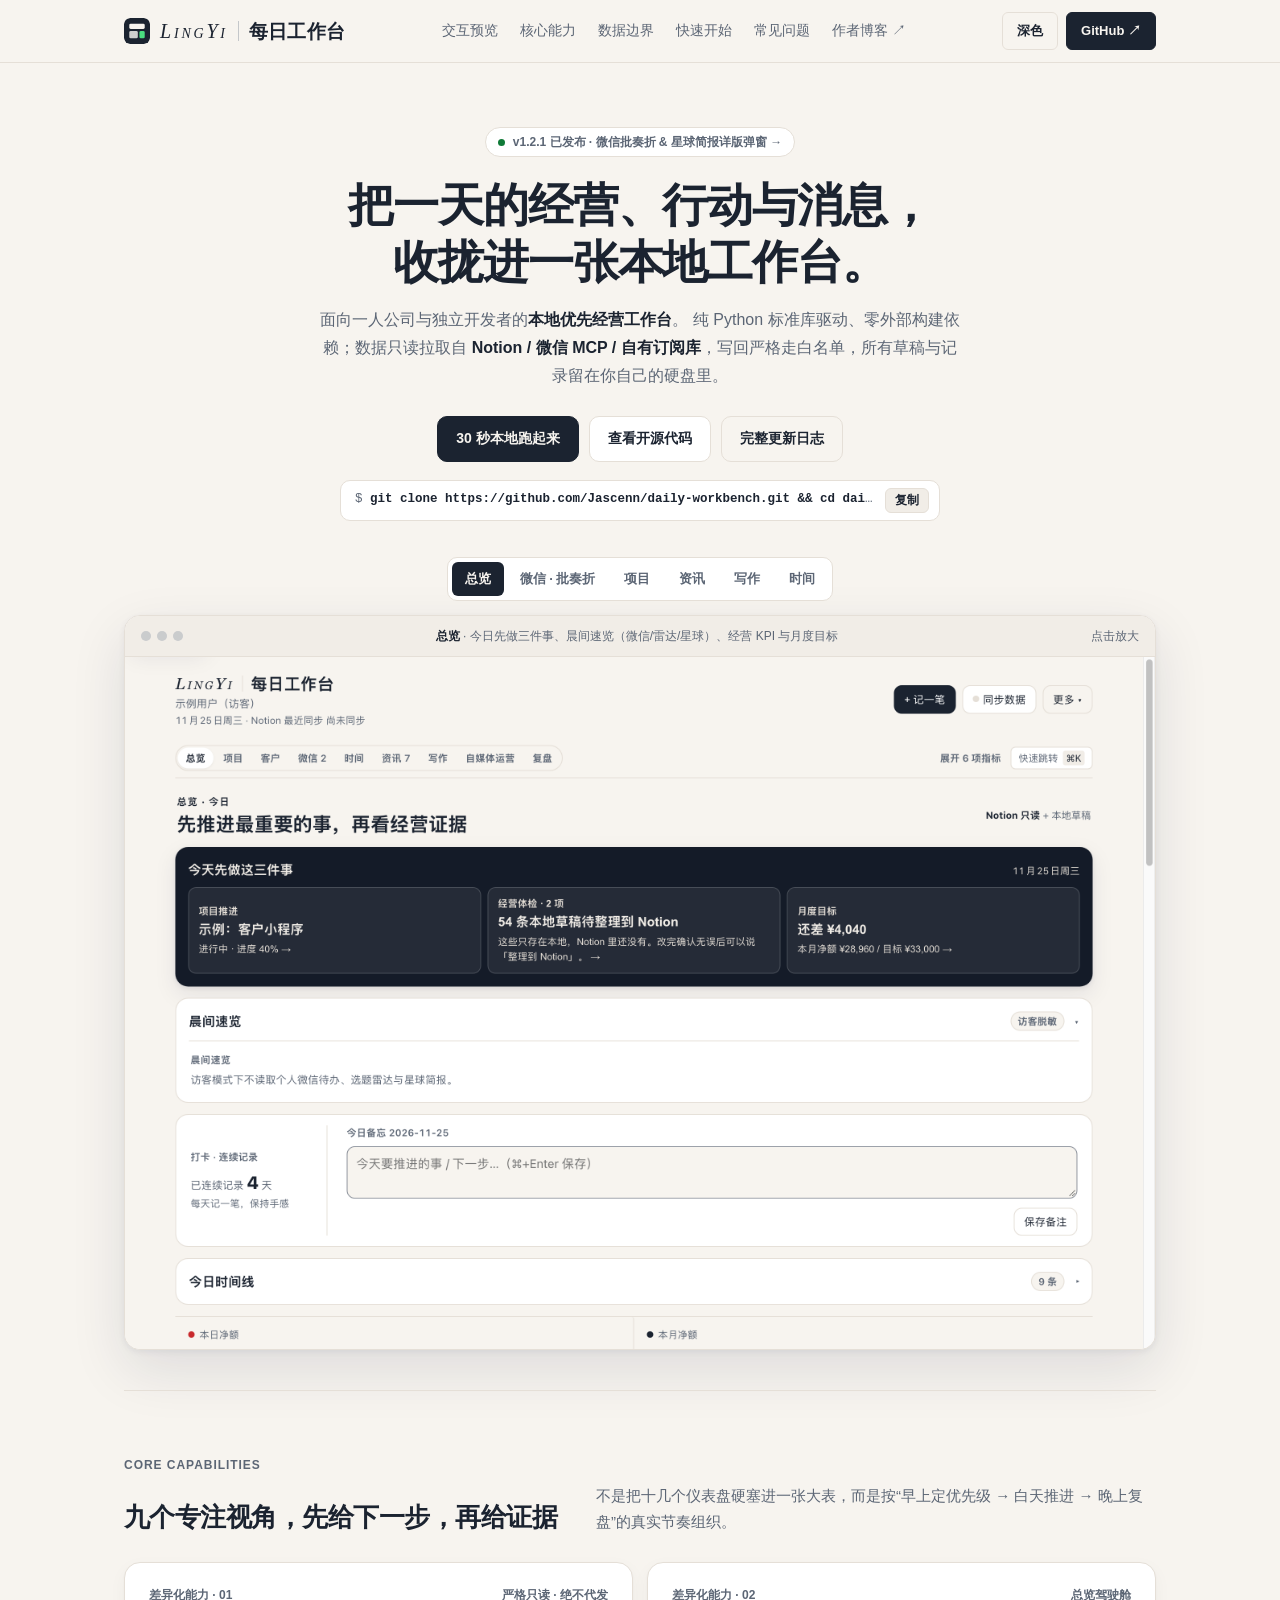
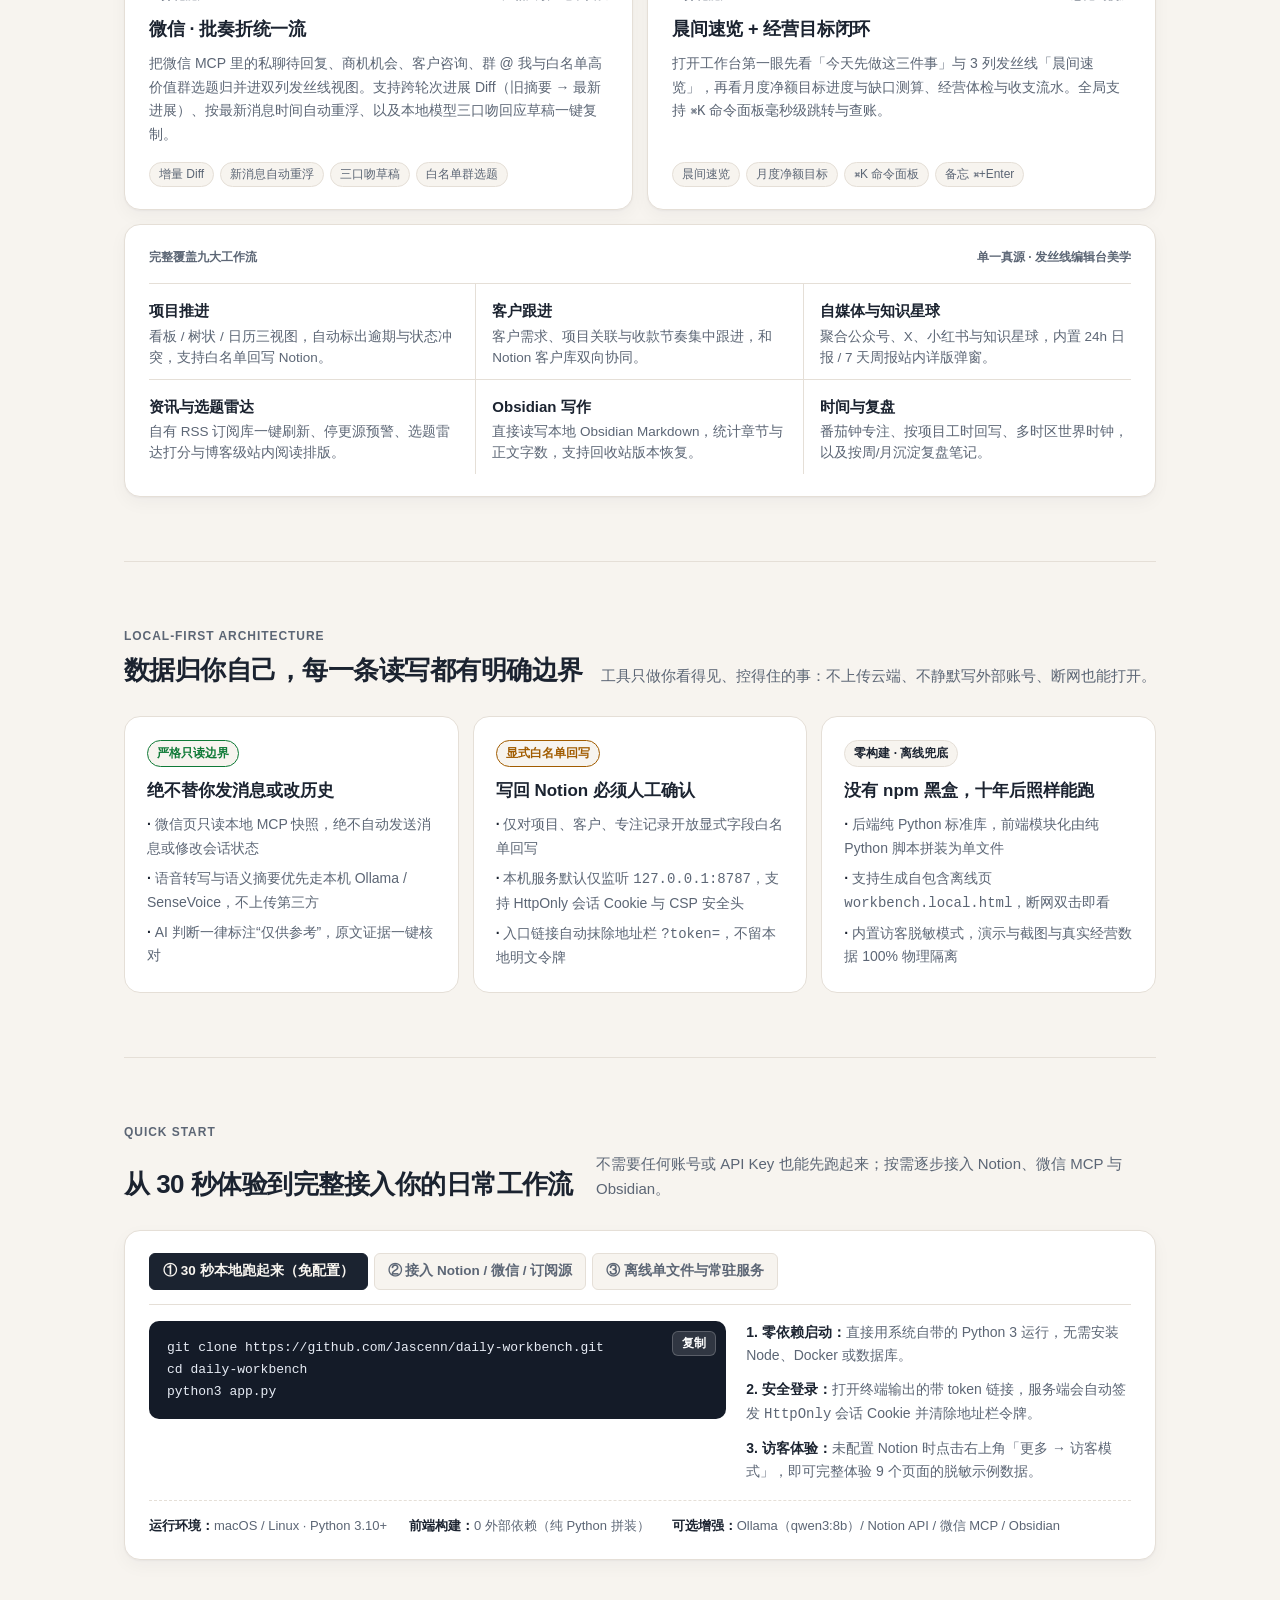
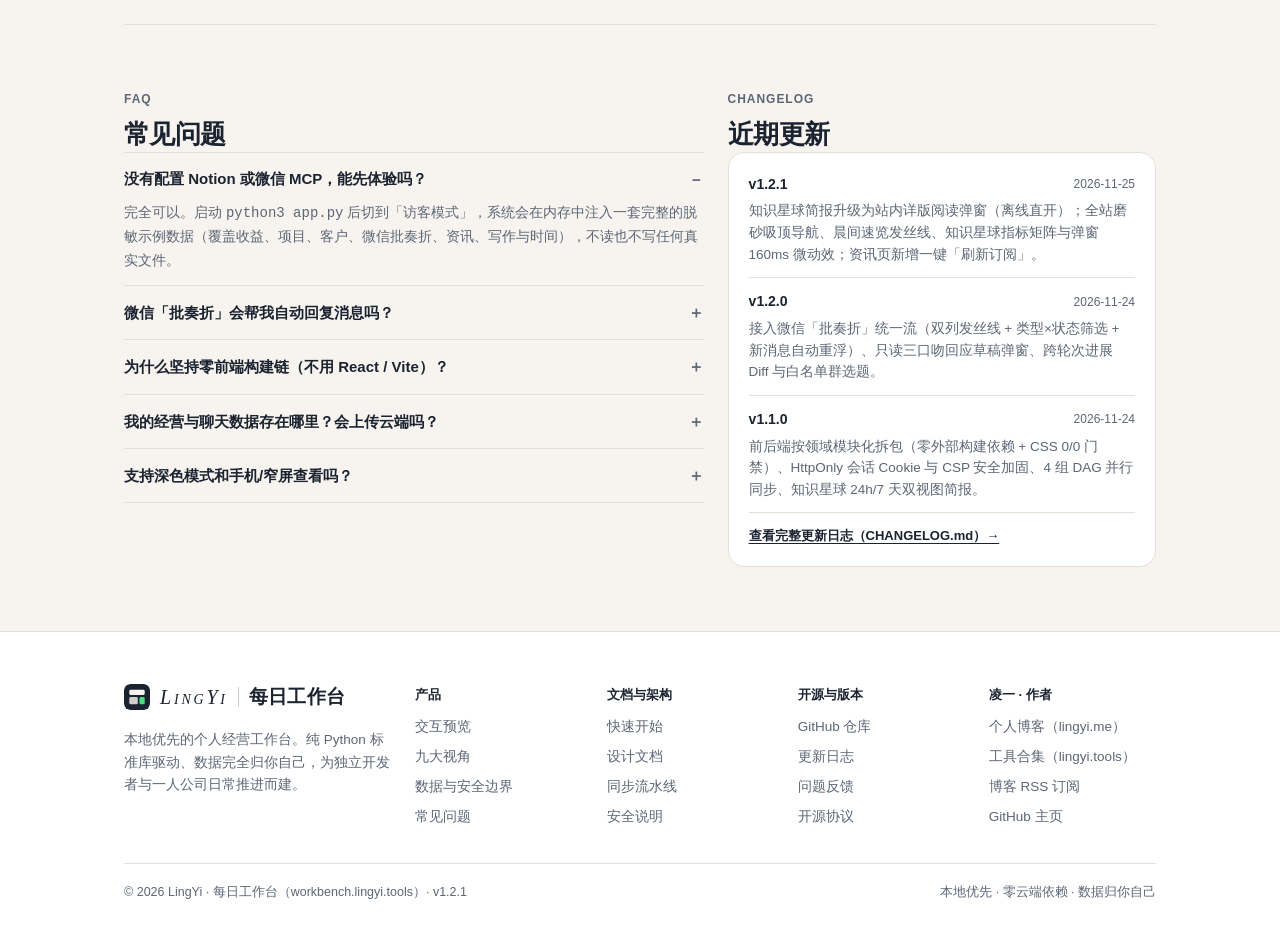
==== commit 44070c31: "feat(brand): 官网与工作台统一接入方案 B 极简三格驾驶舱矢量 Logo" ====
--- a/docs/index.html
+++ b/docs/index.html
@@ -6,6 +6,8 @@
 <title>LingYi · 每日工作台 — 本地优先的个人经营工作台</title>
 <meta name="description" content="本地优先的个人经营工作台：Notion 数据同步 + 白名单回写 + 微信只读批奏折 + 知识星球简报，零外部构建依赖，覆盖收益、项目、客户、微信、时间、资讯、写作、自媒体运营与复盘。">
 <link rel="canonical" href="https://workbench.lingyi.tools/">
+<link rel="icon" type="image/svg+xml" href="favicon.svg">
+<link rel="apple-touch-icon" sizes="180x180" href="apple-touch-icon.png">
 <meta property="og:title" content="LingYi · 每日工作台 — 本地优先的个人经营工作台">
 <meta property="og:description" content="把一天的经营、行动与消息，收拢进一张本地工作台。零外部构建依赖，数据完全归你自己。">
 <meta property="og:url" content="https://workbench.lingyi.tools/">
@@ -47,6 +49,7 @@
 
   /* ── 1:1 复刻工作台原生品牌字样 ── */
   .brand{display:inline-flex; align-items:center; gap:10px; text-decoration:none; color:var(--ink);}
+  .brand-mark{width:26px; height:26px; display:block; flex:none; border-radius:6px;}
   .brand-word{font-family:Georgia,'Times New Roman',serif; font-variant:small-caps; font-style:italic; letter-spacing:.14em; font-weight:400; font-size:20px; line-height:1;}
   .brand-sep{width:1px; height:20px; background:var(--line-strong); opacity:.55; display:inline-block;}
   .brand-name{font-size:19px; font-weight:700; letter-spacing:.3px; line-height:1;}
@@ -277,6 +280,7 @@
 <header class="topbar">
   <div class="topbar-in">
     <a class="brand" href="#">
+      <img class="brand-mark" src="favicon.svg" alt="" width="26" height="26">
       <span class="brand-word">LingYi</span>
       <span class="brand-sep" aria-hidden="true"></span>
       <span class="brand-name">每日工作台</span>
@@ -547,7 +551,8 @@
     <div class="foot-grid">
       <div class="foot-brand">
         <a class="brand" href="#">
-          <span class="brand-word">LingYi</span>
+          <img class="brand-mark" src="favicon.svg" alt="" width="26" height="26">
+      <span class="brand-word">LingYi</span>
           <span class="brand-sep" aria-hidden="true"></span>
           <span class="brand-name">每日工作台</span>
         </a>
